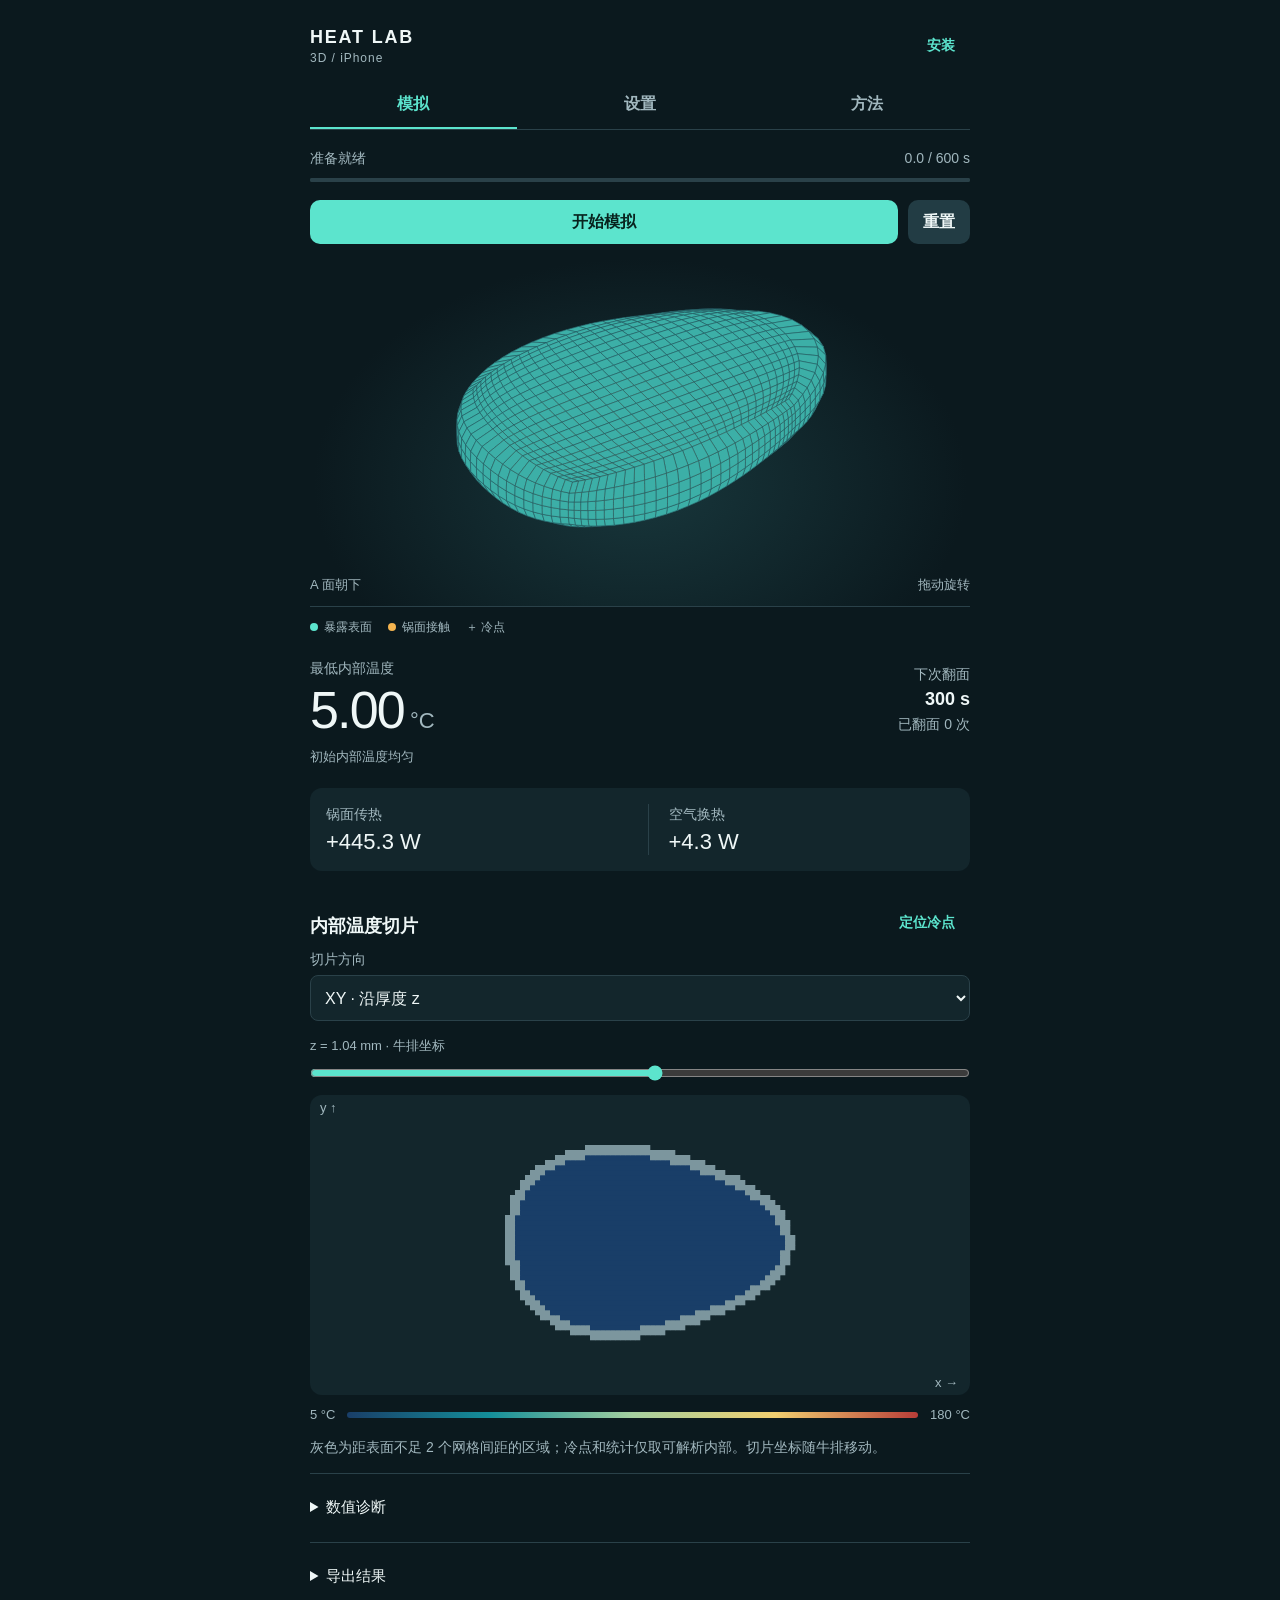
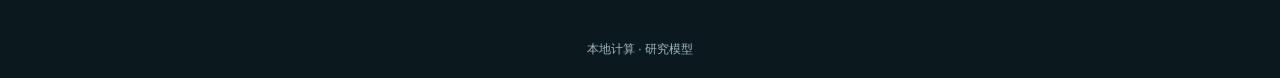
==== heat-lab/index.html @ 68cf0e30 "Add Heat Lab 3D steak simulation under /heat-lab/" ====
<!doctype html><html lang="zh-CN"><head><meta charset="utf-8"><meta name="viewport" content="width=device-width,initial-scale=1,viewport-fit=cover"><meta name="theme-color" content="#0b191e"><meta name="apple-mobile-web-app-capable" content="yes"><meta name="apple-mobile-web-app-status-bar-style" content="black-translucent"><meta name="apple-mobile-web-app-title" content="Heat Lab"><meta name="description" content="3D 牛排瞬态传热模拟：锅面接触、空气对流与定时翻面。"><title>Heat Lab · 3D 牛排</title><link rel="manifest" href="./manifest.webmanifest"><link rel="apple-touch-icon" href="./icon-192.png"><link rel="icon" type="image/svg+xml" href="data:image/svg+xml,%3Csvg xmlns='http://www.w3.org/2000/svg' viewBox='0 0 64 64'%3E%3Crect width='64' height='64' rx='15' fill='%230b191e'/%3E%3Cpath d='M20 18v28m24-28v28M20 32h24' fill='none' stroke='%235ce4cd' stroke-width='6'/%3E%3C/svg%3E"><link rel="stylesheet" href="./style.css"><script src="./solver.js" defer></script><script src="./export.js" defer></script><script src="./app.js" defer></script></head><body>
<header><div><span class="brand">HEAT LAB</span><span class="version">3D / iPhone</span></div><button id="install" class="quiet">安装</button></header>
<main><nav aria-label="功能"><button class="active" data-tab="explore">模拟</button><button data-tab="setup">设置</button><button data-tab="method">方法</button></nav>
<div id="error" role="alert" hidden></div>
<section id="explore" class="page"><div class="status-line"><span id="status" role="status">准备就绪</span><span id="clock">0 / 600 s</span></div><progress id="progress" value="0" max="600" aria-label="模拟进度"></progress>
<div class="actions"><button id="run" class="primary">开始模拟</button><button id="reset" class="secondary">重置</button></div>
<div class="model-panel"><canvas id="shape" aria-label="可拖动旋转的三维牛排网格"></canvas><div class="model-caption"><span id="orientation">A 面朝下</span><span>拖动旋转</span></div></div>
<div class="legend"><span><i class="teal"></i>暴露表面</span><span><i class="amber"></i>锅面接触</span><span>＋ 冷点</span></div>
<div class="readout"><div><span class="label">最低内部温度</span><div><strong id="minimum">5.00</strong><span class="unit"> °C</span></div></div><div class="readout-right"><span class="label">下次翻面</span><b id="nextFlip">300 s</b><span class="label" id="flipCount">已翻面 0 次</span></div></div>
<p class="muted" id="coldPosition">初始内部温度均匀</p>
<div class="powers"><div><span class="label">锅面传热</span><b id="panPower">— W</b></div><div><span class="label">空气换热</span><b id="airPower">— W</b></div></div>
<div class="section-title"><h2>内部温度切片</h2><button id="coldSlice" class="quiet">定位冷点</button></div>
<label class="select-label">切片方向<select id="plane"><option value="0">XY · 沿厚度 z</option><option value="1">XZ · 沿宽度 y</option><option value="2">YZ · 沿长度 x</option></select></label>
<label class="slice-label" for="slice" id="sliceLabel">z = 0 mm</label><input id="slice" type="range" min="0" max="21" value="11"><canvas id="heatmap" aria-label="三维温度场切片"></canvas><div class="scale"><span id="low">5 °C</span><div></div><span id="high">180 °C</span></div>
<p class="muted">灰色为距表面不足 2 个网格间距的区域；冷点和统计仅取可解析内部。切片坐标随牛排移动。</p>
<details><summary>数值诊断</summary><div id="diagnostics"></div><p class="muted">辅助计算域的热量交换是数值误差，不是实际散热。请比较不同网格分辨率。</p></details>
<details><summary>导出结果</summary><div class="export-grid"><button data-export="core">内部 CSV</button><button data-export="history">温度历史</button><button data-export="boundary">边界 CSV</button><button data-export="mesh">网格 STL</button></div><p class="muted">导出当前显示的时刻。iPhone 可选择“存储到文件”。</p></details></section>
<section id="setup" class="page" hidden><h1>设置模拟</h1><p class="muted">应用后将清除上一次结果。</p><div class="presets"><button id="steakPreset">圆润牛排</button><button id="ovenPreset">仅烤箱</button></div><form id="configForm"><div id="fields"></div><button type="submit" class="primary apply">应用并重新开始</button></form></section>
<section id="method" class="page" hidden><h1>三维浸没层方法</h1><p>闭合曲面网格描述牛排，独立的三维笛卡尔网格计算内部瞬态导热。形状是可调的圆润近似，并非实物扫描。</p><h2>锅面、对流与翻面</h2><p>表面向内热流：</p><pre>q = w h锅 (T锅 − T表面)
  + (1 − w) h空气 (T空气 − T表面)</pre><p>接触比例 w 由底部接触带深度和朝下法向平滑确定。接触带设为 0 可关闭锅面换热。每次翻面绕长度方向旋转 180°，接触面切换，牛排内部温度场连续。锅温和气温保持设定值。</p><h2>计算实现</h2><pre>uₜ = α (L u + D Rₙ S) + R(q/ρcₚ)
Iu = (IH)S
LH = −D Rₙ 1
T = T初始 + u/H</pre><p>使用四点正则化 delta 函数、交错网格双层算子和校准的表面温度重构。与 Android 版采用同一离散算法，使用双精度数值。它是独立 immersed-layer 变体，不是 JuliaIBPM 原始 Neumann 约束算法。</p><h2>如何解读</h2><p>显式时间步在翻面时刻精确截断。球体对流解析解测试和 Android 跨版本比较用于核验实现；粗网格的加密误差不一定单调。辅助域交换的数值热量会单独报告，不能将很小的能量记账残差理解为准确的物理预测。</p><p>不模拟蒸发、辐射、结壳、流体运动或接触形变，也不作食品安全判断。材料与换热默认值仅供演示。</p><h2>保留与导出</h2><p>设置保存在当前设备。切到后台会暂停；刷新或关闭后不恢复计算结果。温度和坐标导出为 CSV，网格为毫米单位的 STL。</p><button id="installMethod" class="secondary">添加到 iPhone 主屏幕</button></section>
<footer>本地计算 · 研究模型</footer></main>
<dialog id="installDialog"><h2>安装到 iPhone</h2><ol><li>在 Safari 中打开本页面。</li><li>点“分享”，选择“添加到主屏幕”。</li><li>如有“作为网页 App 打开”，保持开启，然后点“添加”。</li></ol><p>这是主屏幕网页 App，无需安装 IPA。首次打开需联网；离线可用性取决于页面缓存及 iOS 存储策略。</p><button id="closeInstall" class="primary">知道了</button></dialog>
</body></html>
---- heat-lab/style.css ----
:root{color-scheme:dark;--bg:#0b191e;--panel:#13262c;--ink:#eff7f7;--muted:#a2b8bf;--accent:#5ce4cd;--line:#2a4149;--amber:#f4b44f;font-family:-apple-system,BlinkMacSystemFont,"Segoe UI",sans-serif;font-size:16px}*{box-sizing:border-box}body{margin:0;background:var(--bg);color:var(--ink);padding:env(safe-area-inset-top) 0 env(safe-area-inset-bottom)}button,input,select{font:inherit}button{cursor:pointer;min-height:44px;border:0;border-radius:10px;padding:10px 15px;color:var(--ink);background:#233b43;font-weight:600}button:disabled{opacity:.5;cursor:wait}button:focus-visible,input:focus-visible,select:focus-visible,summary:focus-visible{outline:2px solid var(--accent);outline-offset:3px}header{max-width:720px;margin:auto;padding:18px 22px 12px;display:flex;align-items:center;justify-content:space-between}.brand{font-size:18px;font-weight:800;letter-spacing:.1em}.version{display:block;color:var(--muted);font-size:12px;margin-top:3px;letter-spacing:.08em}main{max-width:720px;margin:auto;padding:0 22px}nav{display:flex;border-bottom:1px solid var(--line);margin-bottom:20px;gap:20px}nav button{background:none;border-radius:0;flex:1;padding:12px 0;color:var(--muted);border-bottom:2px solid transparent}nav button.active{color:var(--accent);border-color:var(--accent)}[hidden]{display:none!important}.quiet{color:var(--accent);background:transparent;font-size:14px}.status-line{display:flex;justify-content:space-between;font-size:14px;color:var(--muted);gap:10px}#clock{font-variant-numeric:tabular-nums;white-space:nowrap}progress{display:block;width:100%;height:4px;margin:10px 0 18px;appearance:none;border:none;border-radius:3px;background:var(--line)}progress::-webkit-progress-bar{background:var(--line);border-radius:3px}progress::-webkit-progress-value{background:var(--accent);border-radius:3px}progress::-moz-progress-bar{background:var(--accent)}.actions{display:flex;gap:10px}.primary{background:var(--accent);color:#08231e}.actions .primary{flex:1}.secondary{background:#223c44}.model-panel{position:relative;margin-top:12px;background:radial-gradient(ellipse at 50% 65%,#18373c 0%,var(--bg) 70%);border-bottom:1px solid var(--line)}#shape{display:block;width:100%;height:230px;touch-action:none}.model-caption{display:flex;justify-content:space-between;color:var(--muted);font-size:13px;padding:0 0 12px}.legend{display:flex;gap:16px;flex-wrap:wrap;font-size:12px;color:var(--muted);margin:12px 0 22px}.legend i{display:inline-block;width:8px;height:8px;border-radius:50%;margin-right:6px}.teal{background:var(--accent)}.amber{background:var(--amber)}.readout{display:flex;justify-content:space-between;gap:16px;align-items:center}.label{display:block;color:var(--muted);font-size:14px;line-height:1.5}#minimum{font-size:52px;line-height:1.2;font-weight:500;letter-spacing:-.035em;font-variant-numeric:tabular-nums}.unit{color:var(--muted);font-size:22px}.readout-right{text-align:right}.readout-right b{display:block;font-size:18px;margin:4px 0}.muted{font-size:14px;color:var(--muted);line-height:1.6}#coldPosition{margin:6px 0 20px;font-size:13px}.powers{display:grid;grid-template-columns:1fr 1fr;background:var(--panel);border-radius:12px;padding:16px;gap:15px}.powers b{font-size:22px;display:block;margin-top:4px;font-weight:500}.powers>div+div{border-left:1px solid var(--line);padding-left:20px}.section-title{display:flex;justify-content:space-between;align-items:center;margin-top:25px;gap:10px}h1{font-size:26px;margin:8px 0 12px}h2{font-size:18px;font-weight:600;margin:18px 0 12px}p{line-height:1.75}select,input:not([type=range]){background:var(--panel);color:var(--ink);border:1px solid var(--line);border-radius:8px;min-height:46px;padding:10px;width:100%;font-size:16px;min-width:0}select{margin-top:6px}.select-label{font-size:14px;color:var(--muted)}.slice-label{display:block;font-size:13px;color:var(--muted);margin-top:16px}input[type=range]{width:100%;accent-color:var(--accent);height:36px;margin:0}#heatmap{display:block;width:100%;height:225px;background:var(--panel);border-radius:12px}.scale{display:flex;align-items:center;gap:12px;margin-top:12px;font-size:13px;color:var(--muted)}.scale div{flex:1;height:6px;border-radius:5px;background:linear-gradient(90deg,#193e68,#148f9a,#a5d0a0,#f1cf70,#b83d38)}details{border-top:1px solid var(--line);padding:12px 0}summary{cursor:pointer;min-height:44px;padding:12px 0;font-size:15px}#diagnostics{font-size:14px;line-height:1.9;white-space:pre-line;color:var(--muted)}.export-grid,.presets{display:grid;grid-template-columns:1fr 1fr;gap:10px}.presets{margin:22px 0}.field{display:grid;grid-template-columns:minmax(0,1.25fr) minmax(0,1fr);gap:14px;align-items:center;margin:14px 0}.field label{font-size:15px;line-height:1.5}.field small{display:block;color:var(--muted);font-size:12px}.field.full{grid-template-columns:1fr;gap:6px}.apply{width:100%;margin:20px 0;position:sticky;bottom:calc(12px + env(safe-area-inset-bottom));box-shadow:0 0 0 8px var(--bg)}fieldset{border:0;padding:0;margin:26px 0}legend{font-weight:600;font-size:18px;border-bottom:1px solid var(--line);padding-bottom:12px;width:100%}pre{font:14px/1.9 ui-monospace,monospace;white-space:pre-wrap;overflow-wrap:anywhere;background:var(--panel);padding:16px;border-radius:10px}footer{text-align:center;font-size:12px;color:var(--muted);padding:30px 0 20px}dialog{max-width:calc(100% - 32px);width:430px;color:var(--ink);background:var(--panel);border:1px solid var(--line);border-radius:18px;padding:24px}dialog::backdrop{background:#0009}dialog li{margin:14px 0;line-height:1.6}dialog p{font-size:14px;color:var(--muted)}dialog button{width:100%}#error{border:1px solid #bc7167;background:#432b2a;color:#ffe2d9;padding:14px;border-radius:10px;line-height:1.6;margin:12px 0}#method p{font-size:16px}@media(min-width:600px){#shape{height:320px}#heatmap{height:300px}main{padding:0 30px}header{padding:24px 30px 14px}}@media(prefers-reduced-motion:no-preference){button{transition:background .15s}button:hover{filter:brightness(1.1)}}
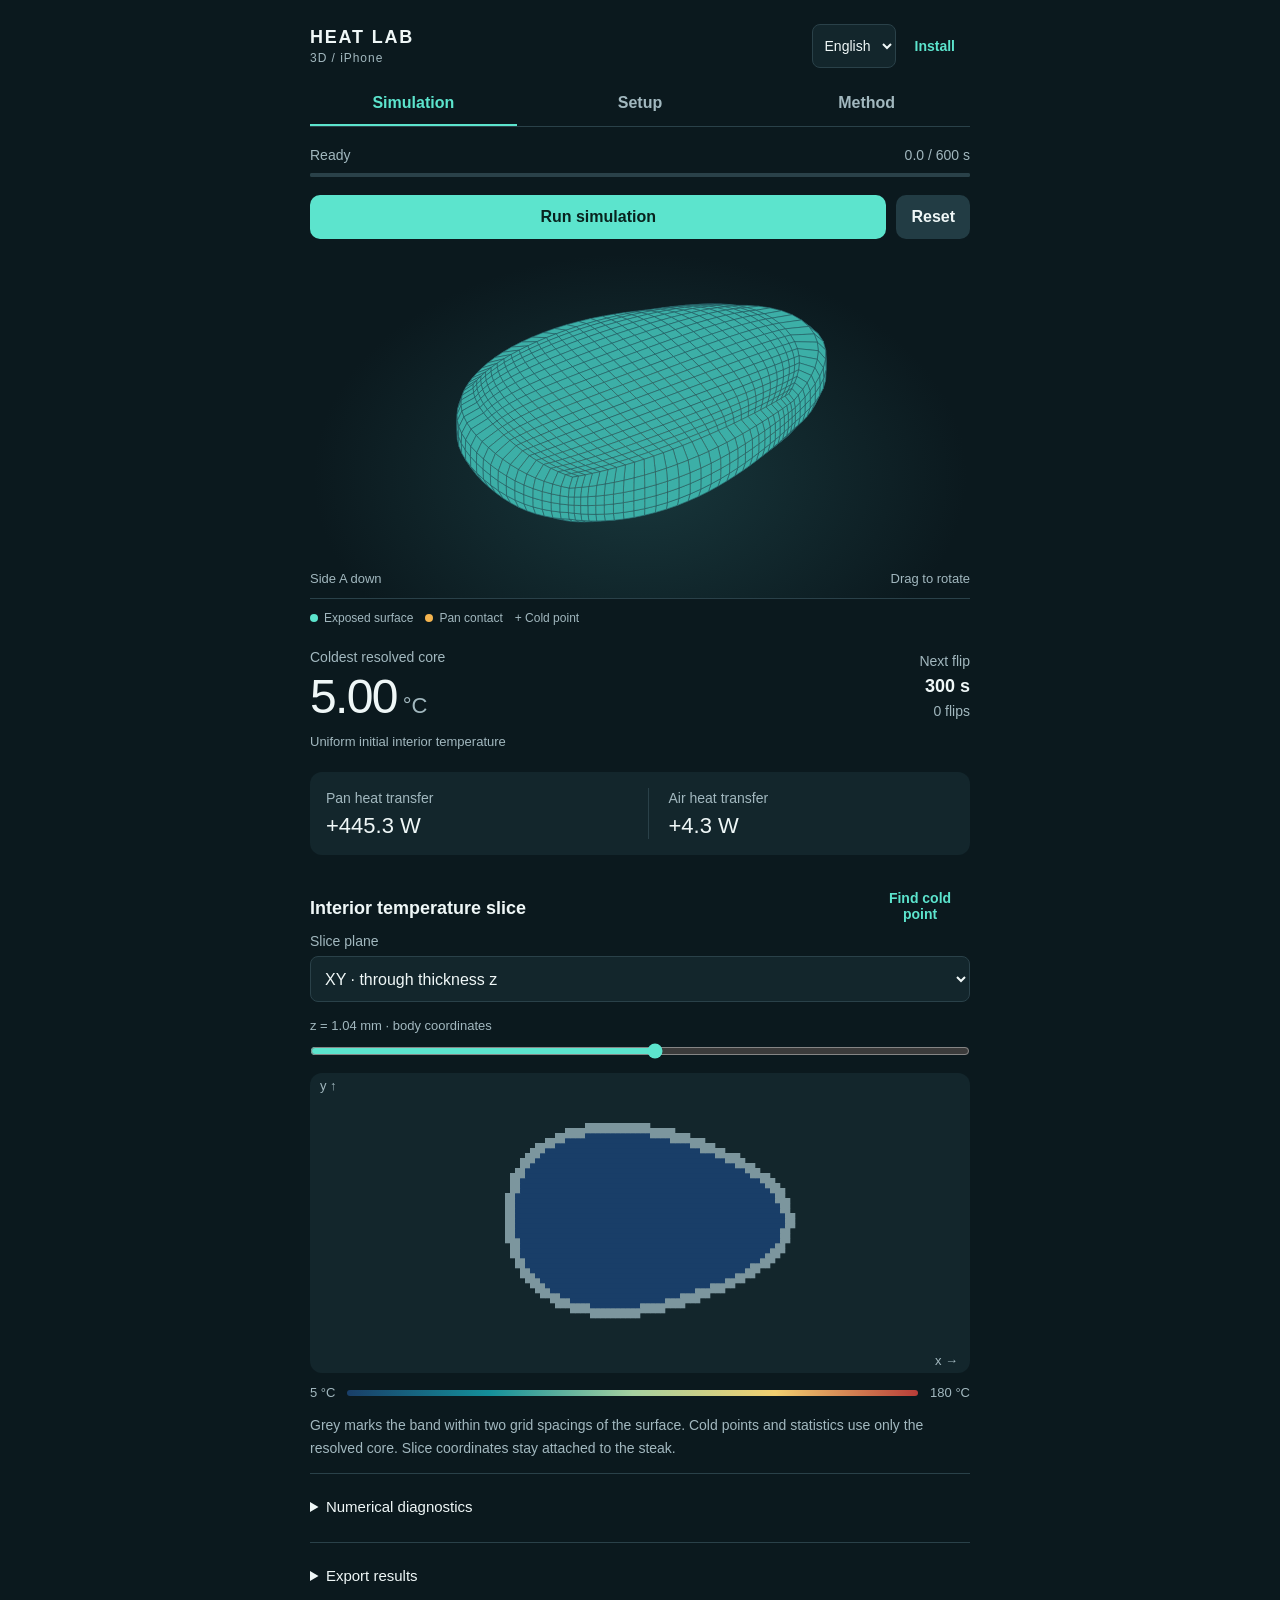
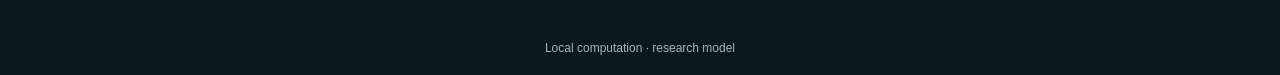
==== commit c87d41c6: "Publish bilingual Heat Lab steak simulator" ====
--- a/heat-lab/index.html
+++ b/heat-lab/index.html
@@ -1,5 +1,5 @@
-<!doctype html><html lang="zh-CN"><head><meta charset="utf-8"><meta name="viewport" content="width=device-width,initial-scale=1,viewport-fit=cover"><meta name="theme-color" content="#0b191e"><meta name="apple-mobile-web-app-capable" content="yes"><meta name="apple-mobile-web-app-status-bar-style" content="black-translucent"><meta name="apple-mobile-web-app-title" content="Heat Lab"><meta name="description" content="3D 牛排瞬态传热模拟：锅面接触、空气对流与定时翻面。"><title>Heat Lab · 3D 牛排</title><link rel="manifest" href="./manifest.webmanifest"><link rel="apple-touch-icon" href="./icon-192.png"><link rel="icon" type="image/svg+xml" href="data:image/svg+xml,%3Csvg xmlns='http://www.w3.org/2000/svg' viewBox='0 0 64 64'%3E%3Crect width='64' height='64' rx='15' fill='%230b191e'/%3E%3Cpath d='M20 18v28m24-28v28M20 32h24' fill='none' stroke='%235ce4cd' stroke-width='6'/%3E%3C/svg%3E"><link rel="stylesheet" href="./style.css"><script src="./solver.js" defer></script><script src="./export.js" defer></script><script src="./app.js" defer></script></head><body>
-<header><div><span class="brand">HEAT LAB</span><span class="version">3D / iPhone</span></div><button id="install" class="quiet">安装</button></header>
+<!doctype html><html lang="zh-CN"><head><meta charset="utf-8"><meta name="viewport" content="width=device-width,initial-scale=1,viewport-fit=cover"><meta name="theme-color" content="#0b191e"><meta name="apple-mobile-web-app-capable" content="yes"><meta name="apple-mobile-web-app-status-bar-style" content="black-translucent"><meta name="apple-mobile-web-app-title" content="Heat Lab"><meta name="description" content="3D 牛排瞬态传热模拟：锅面接触、空气对流与定时翻面。"><title>Heat Lab · 3D 牛排</title><link rel="manifest" href="./manifest.webmanifest"><link rel="apple-touch-icon" href="./icon-192.png"><link rel="icon" type="image/svg+xml" href="data:image/svg+xml,%3Csvg xmlns='http://www.w3.org/2000/svg' viewBox='0 0 64 64'%3E%3Crect width='64' height='64' rx='15' fill='%230b191e'/%3E%3Cpath d='M20 18v28m24-28v28M20 32h24' fill='none' stroke='%235ce4cd' stroke-width='6'/%3E%3C/svg%3E"><link rel="stylesheet" href="./style.css"><script src="./i18n.js" defer></script><script src="./solver.js" defer></script><script src="./export.js" defer></script><script src="./app.js" defer></script></head><body>
+<header><div><span class="brand">HEAT LAB</span><span class="version">3D / iPhone</span></div><div class="header-actions"><select id="language" aria-label="Language / 语言" data-no-translate><option value="en">English</option><option value="zh">中文</option></select><button id="install" class="quiet">安装</button></div></header>
 <main><nav aria-label="功能"><button class="active" data-tab="explore">模拟</button><button data-tab="setup">设置</button><button data-tab="method">方法</button></nav>
 <div id="error" role="alert" hidden></div>
 <section id="explore" class="page"><div class="status-line"><span id="status" role="status">准备就绪</span><span id="clock">0 / 600 s</span></div><progress id="progress" value="0" max="600" aria-label="模拟进度"></progress>
--- a/heat-lab/style.css
+++ b/heat-lab/style.css
@@ -1 +1,3 @@
 :root{color-scheme:dark;--bg:#0b191e;--panel:#13262c;--ink:#eff7f7;--muted:#a2b8bf;--accent:#5ce4cd;--line:#2a4149;--amber:#f4b44f;font-family:-apple-system,BlinkMacSystemFont,"Segoe UI",sans-serif;font-size:16px}*{box-sizing:border-box}body{margin:0;background:var(--bg);color:var(--ink);padding:env(safe-area-inset-top) 0 env(safe-area-inset-bottom)}button,input,select{font:inherit}button{cursor:pointer;min-height:44px;border:0;border-radius:10px;padding:10px 15px;color:var(--ink);background:#233b43;font-weight:600}button:disabled{opacity:.5;cursor:wait}button:focus-visible,input:focus-visible,select:focus-visible,summary:focus-visible{outline:2px solid var(--accent);outline-offset:3px}header{max-width:720px;margin:auto;padding:18px 22px 12px;display:flex;align-items:center;justify-content:space-between}.brand{font-size:18px;font-weight:800;letter-spacing:.1em}.version{display:block;color:var(--muted);font-size:12px;margin-top:3px;letter-spacing:.08em}main{max-width:720px;margin:auto;padding:0 22px}nav{display:flex;border-bottom:1px solid var(--line);margin-bottom:20px;gap:20px}nav button{background:none;border-radius:0;flex:1;padding:12px 0;color:var(--muted);border-bottom:2px solid transparent}nav button.active{color:var(--accent);border-color:var(--accent)}[hidden]{display:none!important}.quiet{color:var(--accent);background:transparent;font-size:14px}.status-line{display:flex;justify-content:space-between;font-size:14px;color:var(--muted);gap:10px}#clock{font-variant-numeric:tabular-nums;white-space:nowrap}progress{display:block;width:100%;height:4px;margin:10px 0 18px;appearance:none;border:none;border-radius:3px;background:var(--line)}progress::-webkit-progress-bar{background:var(--line);border-radius:3px}progress::-webkit-progress-value{background:var(--accent);border-radius:3px}progress::-moz-progress-bar{background:var(--accent)}.actions{display:flex;gap:10px}.primary{background:var(--accent);color:#08231e}.actions .primary{flex:1}.secondary{background:#223c44}.model-panel{position:relative;margin-top:12px;background:radial-gradient(ellipse at 50% 65%,#18373c 0%,var(--bg) 70%);border-bottom:1px solid var(--line)}#shape{display:block;width:100%;height:230px;touch-action:none}.model-caption{display:flex;justify-content:space-between;color:var(--muted);font-size:13px;padding:0 0 12px}.legend{display:flex;gap:16px;flex-wrap:wrap;font-size:12px;color:var(--muted);margin:12px 0 22px}.legend i{display:inline-block;width:8px;height:8px;border-radius:50%;margin-right:6px}.teal{background:var(--accent)}.amber{background:var(--amber)}.readout{display:flex;justify-content:space-between;gap:16px;align-items:center}.label{display:block;color:var(--muted);font-size:14px;line-height:1.5}#minimum{font-size:52px;line-height:1.2;font-weight:500;letter-spacing:-.035em;font-variant-numeric:tabular-nums}.unit{color:var(--muted);font-size:22px}.readout-right{text-align:right}.readout-right b{display:block;font-size:18px;margin:4px 0}.muted{font-size:14px;color:var(--muted);line-height:1.6}#coldPosition{margin:6px 0 20px;font-size:13px}.powers{display:grid;grid-template-columns:1fr 1fr;background:var(--panel);border-radius:12px;padding:16px;gap:15px}.powers b{font-size:22px;display:block;margin-top:4px;font-weight:500}.powers>div+div{border-left:1px solid var(--line);padding-left:20px}.section-title{display:flex;justify-content:space-between;align-items:center;margin-top:25px;gap:10px}h1{font-size:26px;margin:8px 0 12px}h2{font-size:18px;font-weight:600;margin:18px 0 12px}p{line-height:1.75}select,input:not([type=range]){background:var(--panel);color:var(--ink);border:1px solid var(--line);border-radius:8px;min-height:46px;padding:10px;width:100%;font-size:16px;min-width:0}select{margin-top:6px}.select-label{font-size:14px;color:var(--muted)}.slice-label{display:block;font-size:13px;color:var(--muted);margin-top:16px}input[type=range]{width:100%;accent-color:var(--accent);height:36px;margin:0}#heatmap{display:block;width:100%;height:225px;background:var(--panel);border-radius:12px}.scale{display:flex;align-items:center;gap:12px;margin-top:12px;font-size:13px;color:var(--muted)}.scale div{flex:1;height:6px;border-radius:5px;background:linear-gradient(90deg,#193e68,#148f9a,#a5d0a0,#f1cf70,#b83d38)}details{border-top:1px solid var(--line);padding:12px 0}summary{cursor:pointer;min-height:44px;padding:12px 0;font-size:15px}#diagnostics{font-size:14px;line-height:1.9;white-space:pre-line;color:var(--muted)}.export-grid,.presets{display:grid;grid-template-columns:1fr 1fr;gap:10px}.presets{margin:22px 0}.field{display:grid;grid-template-columns:minmax(0,1.25fr) minmax(0,1fr);gap:14px;align-items:center;margin:14px 0}.field label{font-size:15px;line-height:1.5}.field small{display:block;color:var(--muted);font-size:12px}.field.full{grid-template-columns:1fr;gap:6px}.apply{width:100%;margin:20px 0;position:sticky;bottom:calc(12px + env(safe-area-inset-bottom));box-shadow:0 0 0 8px var(--bg)}fieldset{border:0;padding:0;margin:26px 0}legend{font-weight:600;font-size:18px;border-bottom:1px solid var(--line);padding-bottom:12px;width:100%}pre{font:14px/1.9 ui-monospace,monospace;white-space:pre-wrap;overflow-wrap:anywhere;background:var(--panel);padding:16px;border-radius:10px}footer{text-align:center;font-size:12px;color:var(--muted);padding:30px 0 20px}dialog{max-width:calc(100% - 32px);width:430px;color:var(--ink);background:var(--panel);border:1px solid var(--line);border-radius:18px;padding:24px}dialog::backdrop{background:#0009}dialog li{margin:14px 0;line-height:1.6}dialog p{font-size:14px;color:var(--muted)}dialog button{width:100%}#error{border:1px solid #bc7167;background:#432b2a;color:#ffe2d9;padding:14px;border-radius:10px;line-height:1.6;margin:12px 0}#method p{font-size:16px}@media(min-width:600px){#shape{height:320px}#heatmap{height:300px}main{padding:0 30px}header{padding:24px 30px 14px}}@media(prefers-reduced-motion:no-preference){button{transition:background .15s}button:hover{filter:brightness(1.1)}}
+
+.header-actions{display:flex;align-items:center;gap:4px}#language{width:auto;margin:0;font-size:14px;min-height:44px;padding:8px;border:1px solid var(--line)}html[lang=en] .legend{gap:12px}html[lang=en] #minimum{font-size:48px}html[lang=en] .section-title{align-items:flex-start}html[lang=en] .section-title h2{flex:1}html[lang=en] .section-title button{flex:0 0 100px}
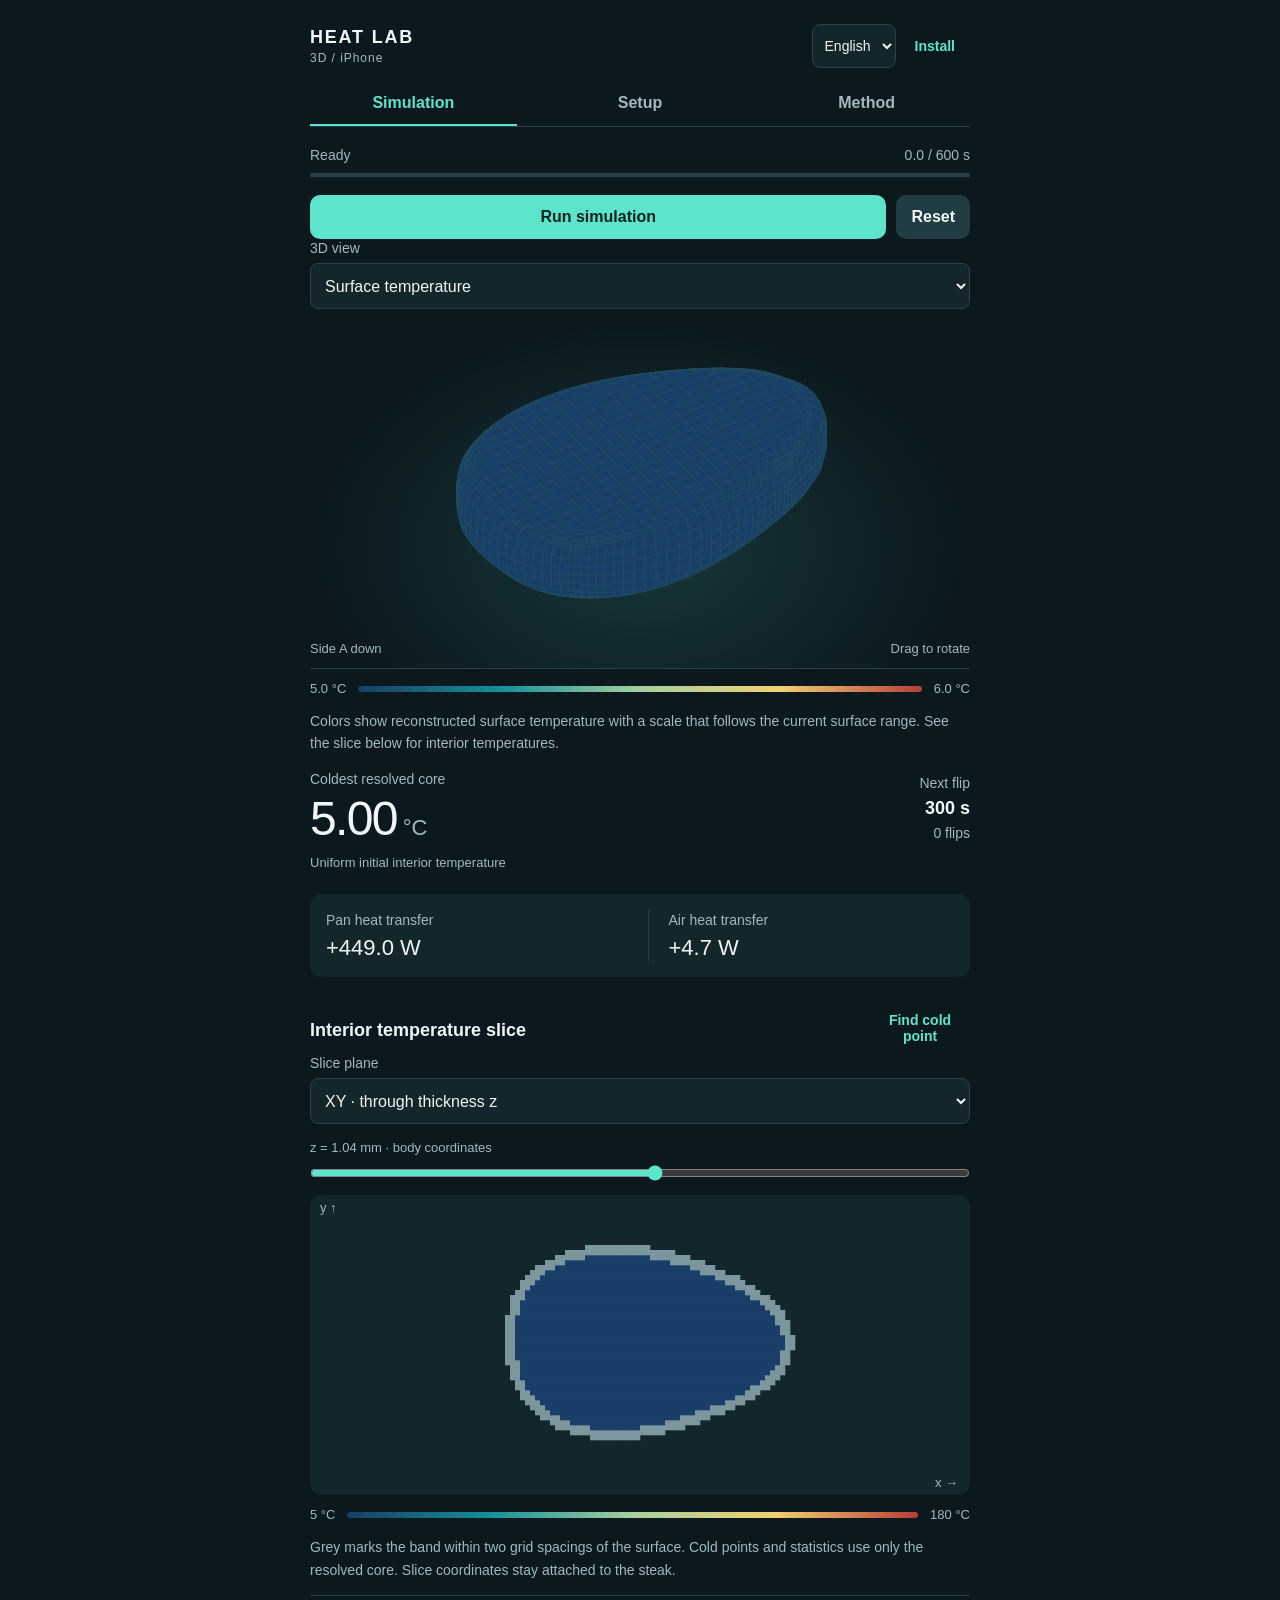
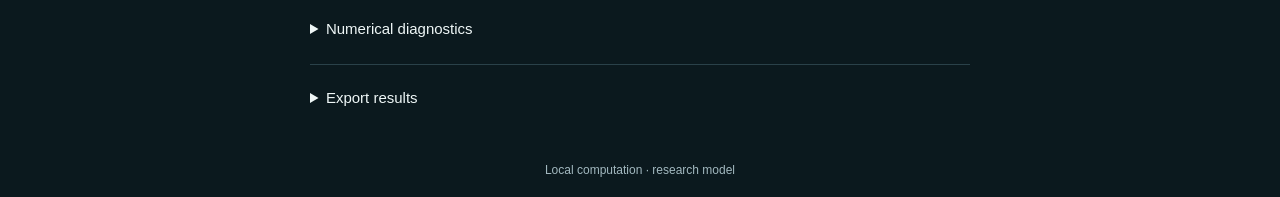
==== commit e3210bf2: "Publish steak temperature view and flat-face pan boundary conditions" ====
--- a/heat-lab/index.html
+++ b/heat-lab/index.html
@@ -4,8 +4,8 @@
 <div id="error" role="alert" hidden></div>
 <section id="explore" class="page"><div class="status-line"><span id="status" role="status">准备就绪</span><span id="clock">0 / 600 s</span></div><progress id="progress" value="0" max="600" aria-label="模拟进度"></progress>
 <div class="actions"><button id="run" class="primary">开始模拟</button><button id="reset" class="secondary">重置</button></div>
-<div class="model-panel"><canvas id="shape" aria-label="可拖动旋转的三维牛排网格"></canvas><div class="model-caption"><span id="orientation">A 面朝下</span><span>拖动旋转</span></div></div>
-<div class="legend"><span><i class="teal"></i>暴露表面</span><span><i class="amber"></i>锅面接触</span><span>＋ 冷点</span></div>
+<label class="select-label">三维显示<select id="surfaceView"><option value="temperature">表面温度</option><option value="boundary">边界条件</option></select></label><div class="model-panel"><canvas id="shape" aria-label="可拖动旋转的三维牛排网格"></canvas><div class="model-caption"><span id="orientation">A 面朝下</span><span>拖动旋转</span></div></div>
+<div id="surfaceScale" class="scale"><span id="surfaceLow">5 °C</span><div></div><span id="surfaceHigh">6 °C</span></div><p id="surfaceNote" class="muted">颜色显示重构表面温度，色标随当前表面范围变化；内部温度见下方切片。</p><div id="boundaryLegend" class="legend" hidden><span><i class="teal"></i>暴露表面</span><span><i class="amber"></i>锅面接触</span><span>＋ 冷点</span></div>
 <div class="readout"><div><span class="label">最低内部温度</span><div><strong id="minimum">5.00</strong><span class="unit"> °C</span></div></div><div class="readout-right"><span class="label">下次翻面</span><b id="nextFlip">300 s</b><span class="label" id="flipCount">已翻面 0 次</span></div></div>
 <p class="muted" id="coldPosition">初始内部温度均匀</p>
 <div class="powers"><div><span class="label">锅面传热</span><b id="panPower">— W</b></div><div><span class="label">空气换热</span><b id="airPower">— W</b></div></div>
@@ -17,10 +17,10 @@
 <details><summary>导出结果</summary><div class="export-grid"><button data-export="core">内部 CSV</button><button data-export="history">温度历史</button><button data-export="boundary">边界 CSV</button><button data-export="mesh">网格 STL</button></div><p class="muted">导出当前显示的时刻。iPhone 可选择“存储到文件”。</p></details></section>
 <section id="setup" class="page" hidden><h1>设置模拟</h1><p class="muted">应用后将清除上一次结果。</p><div class="presets"><button id="steakPreset">圆润牛排</button><button id="ovenPreset">仅烤箱</button></div><form id="configForm"><div id="fields"></div><button type="submit" class="primary apply">应用并重新开始</button></form></section>
 <section id="method" class="page" hidden><h1>三维浸没层方法</h1><p>闭合曲面网格描述牛排，独立的三维笛卡尔网格计算内部瞬态导热。形状是可调的圆润近似，并非实物扫描。</p><h2>锅面、对流与翻面</h2><p>表面向内热流：</p><pre>q = w h锅 (T锅 − T表面)
-  + (1 − w) h空气 (T空气 − T表面)</pre><p>接触比例 w 由底部接触带深度和朝下法向平滑确定。接触带设为 0 可关闭锅面换热。每次翻面绕长度方向旋转 180°，接触面切换，牛排内部温度场连续。锅温和气温保持设定值。</p><h2>计算实现</h2><pre>uₜ = α (L u + D Rₙ S) + R(q/ρcₚ)
+  + (1 − w) h空气 (T空气 − T表面)</pre><p>牛排具有平面上下表面和圆润侧面。仅完全位于朝下平面的网格面使用锅面 Robin 边界条件（w = 1）；侧面、边缘过渡面和上表面使用空气对流（w = 0）。锅面换热系数设为 0 时，整个表面使用空气对流。翻面旋转 180° 并交换接触面，内部温度场连续。不使用接触带深度。</p><h2>计算实现</h2><pre>uₜ = α (L u + D Rₙ S) + R(q/ρcₚ)
 Iu = (IH)S
 LH = −D Rₙ 1
-T = T初始 + u/H</pre><p>使用四点正则化 delta 函数、交错网格双层算子和校准的表面温度重构。与 Android 版采用同一离散算法，使用双精度数值。它是独立 immersed-layer 变体，不是 JuliaIBPM 原始 Neumann 约束算法。</p><h2>如何解读</h2><p>显式时间步在翻面时刻精确截断。球体对流解析解测试和 Android 跨版本比较用于核验实现；粗网格的加密误差不一定单调。辅助域交换的数值热量会单独报告，不能将很小的能量记账残差理解为准确的物理预测。</p><p>不模拟蒸发、辐射、结壳、流体运动或接触形变，也不作食品安全判断。材料与换热默认值仅供演示。</p><h2>保留与导出</h2><p>设置保存在当前设备。切到后台会暂停；刷新或关闭后不恢复计算结果。温度和坐标导出为 CSV，网格为毫米单位的 STL。</p><button id="installMethod" class="secondary">添加到 iPhone 主屏幕</button></section>
+T = T初始 + u/H</pre><p>使用四点正则化 delta 函数、交错网格双层算子和校准的表面温度重构。使用双精度数值；网页版采用平面接触几何，与原 Android 接触带模型不同。它是独立 immersed-layer 变体，不是 JuliaIBPM 原始 Neumann 约束算法。</p><h2>如何解读</h2><p>显式时间步在翻面时刻精确截断。球体对流解析解、平面接触和翻面测试用于核验实现；粗网格的加密误差不一定单调。辅助域交换的数值热量会单独报告，不能将很小的能量记账残差理解为准确的物理预测。</p><p>不模拟蒸发、辐射、结壳、流体运动或接触形变，也不作食品安全判断。材料与换热默认值仅供演示。</p><h2>保留与导出</h2><p>设置保存在当前设备。切到后台会暂停；刷新或关闭后不恢复计算结果。温度和坐标导出为 CSV，网格为毫米单位的 STL。</p><button id="installMethod" class="secondary">添加到 iPhone 主屏幕</button></section>
 <footer>本地计算 · 研究模型</footer></main>
 <dialog id="installDialog"><h2>安装到 iPhone</h2><ol><li>在 Safari 中打开本页面。</li><li>点“分享”，选择“添加到主屏幕”。</li><li>如有“作为网页 App 打开”，保持开启，然后点“添加”。</li></ol><p>这是主屏幕网页 App，无需安装 IPA。首次打开需联网；离线可用性取决于页面缓存及 iOS 存储策略。</p><button id="closeInstall" class="primary">知道了</button></dialog>
 </body></html>
--- a/heat-lab/style.css
+++ b/heat-lab/style.css
@@ -1,3 +1,5 @@
 :root{color-scheme:dark;--bg:#0b191e;--panel:#13262c;--ink:#eff7f7;--muted:#a2b8bf;--accent:#5ce4cd;--line:#2a4149;--amber:#f4b44f;font-family:-apple-system,BlinkMacSystemFont,"Segoe UI",sans-serif;font-size:16px}*{box-sizing:border-box}body{margin:0;background:var(--bg);color:var(--ink);padding:env(safe-area-inset-top) 0 env(safe-area-inset-bottom)}button,input,select{font:inherit}button{cursor:pointer;min-height:44px;border:0;border-radius:10px;padding:10px 15px;color:var(--ink);background:#233b43;font-weight:600}button:disabled{opacity:.5;cursor:wait}button:focus-visible,input:focus-visible,select:focus-visible,summary:focus-visible{outline:2px solid var(--accent);outline-offset:3px}header{max-width:720px;margin:auto;padding:18px 22px 12px;display:flex;align-items:center;justify-content:space-between}.brand{font-size:18px;font-weight:800;letter-spacing:.1em}.version{display:block;color:var(--muted);font-size:12px;margin-top:3px;letter-spacing:.08em}main{max-width:720px;margin:auto;padding:0 22px}nav{display:flex;border-bottom:1px solid var(--line);margin-bottom:20px;gap:20px}nav button{background:none;border-radius:0;flex:1;padding:12px 0;color:var(--muted);border-bottom:2px solid transparent}nav button.active{color:var(--accent);border-color:var(--accent)}[hidden]{display:none!important}.quiet{color:var(--accent);background:transparent;font-size:14px}.status-line{display:flex;justify-content:space-between;font-size:14px;color:var(--muted);gap:10px}#clock{font-variant-numeric:tabular-nums;white-space:nowrap}progress{display:block;width:100%;height:4px;margin:10px 0 18px;appearance:none;border:none;border-radius:3px;background:var(--line)}progress::-webkit-progress-bar{background:var(--line);border-radius:3px}progress::-webkit-progress-value{background:var(--accent);border-radius:3px}progress::-moz-progress-bar{background:var(--accent)}.actions{display:flex;gap:10px}.primary{background:var(--accent);color:#08231e}.actions .primary{flex:1}.secondary{background:#223c44}.model-panel{position:relative;margin-top:12px;background:radial-gradient(ellipse at 50% 65%,#18373c 0%,var(--bg) 70%);border-bottom:1px solid var(--line)}#shape{display:block;width:100%;height:230px;touch-action:none}.model-caption{display:flex;justify-content:space-between;color:var(--muted);font-size:13px;padding:0 0 12px}.legend{display:flex;gap:16px;flex-wrap:wrap;font-size:12px;color:var(--muted);margin:12px 0 22px}.legend i{display:inline-block;width:8px;height:8px;border-radius:50%;margin-right:6px}.teal{background:var(--accent)}.amber{background:var(--amber)}.readout{display:flex;justify-content:space-between;gap:16px;align-items:center}.label{display:block;color:var(--muted);font-size:14px;line-height:1.5}#minimum{font-size:52px;line-height:1.2;font-weight:500;letter-spacing:-.035em;font-variant-numeric:tabular-nums}.unit{color:var(--muted);font-size:22px}.readout-right{text-align:right}.readout-right b{display:block;font-size:18px;margin:4px 0}.muted{font-size:14px;color:var(--muted);line-height:1.6}#coldPosition{margin:6px 0 20px;font-size:13px}.powers{display:grid;grid-template-columns:1fr 1fr;background:var(--panel);border-radius:12px;padding:16px;gap:15px}.powers b{font-size:22px;display:block;margin-top:4px;font-weight:500}.powers>div+div{border-left:1px solid var(--line);padding-left:20px}.section-title{display:flex;justify-content:space-between;align-items:center;margin-top:25px;gap:10px}h1{font-size:26px;margin:8px 0 12px}h2{font-size:18px;font-weight:600;margin:18px 0 12px}p{line-height:1.75}select,input:not([type=range]){background:var(--panel);color:var(--ink);border:1px solid var(--line);border-radius:8px;min-height:46px;padding:10px;width:100%;font-size:16px;min-width:0}select{margin-top:6px}.select-label{font-size:14px;color:var(--muted)}.slice-label{display:block;font-size:13px;color:var(--muted);margin-top:16px}input[type=range]{width:100%;accent-color:var(--accent);height:36px;margin:0}#heatmap{display:block;width:100%;height:225px;background:var(--panel);border-radius:12px}.scale{display:flex;align-items:center;gap:12px;margin-top:12px;font-size:13px;color:var(--muted)}.scale div{flex:1;height:6px;border-radius:5px;background:linear-gradient(90deg,#193e68,#148f9a,#a5d0a0,#f1cf70,#b83d38)}details{border-top:1px solid var(--line);padding:12px 0}summary{cursor:pointer;min-height:44px;padding:12px 0;font-size:15px}#diagnostics{font-size:14px;line-height:1.9;white-space:pre-line;color:var(--muted)}.export-grid,.presets{display:grid;grid-template-columns:1fr 1fr;gap:10px}.presets{margin:22px 0}.field{display:grid;grid-template-columns:minmax(0,1.25fr) minmax(0,1fr);gap:14px;align-items:center;margin:14px 0}.field label{font-size:15px;line-height:1.5}.field small{display:block;color:var(--muted);font-size:12px}.field.full{grid-template-columns:1fr;gap:6px}.apply{width:100%;margin:20px 0;position:sticky;bottom:calc(12px + env(safe-area-inset-bottom));box-shadow:0 0 0 8px var(--bg)}fieldset{border:0;padding:0;margin:26px 0}legend{font-weight:600;font-size:18px;border-bottom:1px solid var(--line);padding-bottom:12px;width:100%}pre{font:14px/1.9 ui-monospace,monospace;white-space:pre-wrap;overflow-wrap:anywhere;background:var(--panel);padding:16px;border-radius:10px}footer{text-align:center;font-size:12px;color:var(--muted);padding:30px 0 20px}dialog{max-width:calc(100% - 32px);width:430px;color:var(--ink);background:var(--panel);border:1px solid var(--line);border-radius:18px;padding:24px}dialog::backdrop{background:#0009}dialog li{margin:14px 0;line-height:1.6}dialog p{font-size:14px;color:var(--muted)}dialog button{width:100%}#error{border:1px solid #bc7167;background:#432b2a;color:#ffe2d9;padding:14px;border-radius:10px;line-height:1.6;margin:12px 0}#method p{font-size:16px}@media(min-width:600px){#shape{height:320px}#heatmap{height:300px}main{padding:0 30px}header{padding:24px 30px 14px}}@media(prefers-reduced-motion:no-preference){button{transition:background .15s}button:hover{filter:brightness(1.1)}}
 
 .header-actions{display:flex;align-items:center;gap:4px}#language{width:auto;margin:0;font-size:14px;min-height:44px;padding:8px;border:1px solid var(--line)}html[lang=en] .legend{gap:12px}html[lang=en] #minimum{font-size:48px}html[lang=en] .section-title{align-items:flex-start}html[lang=en] .section-title h2{flex:1}html[lang=en] .section-title button{flex:0 0 100px}
+
+[hidden]{display:none!important}
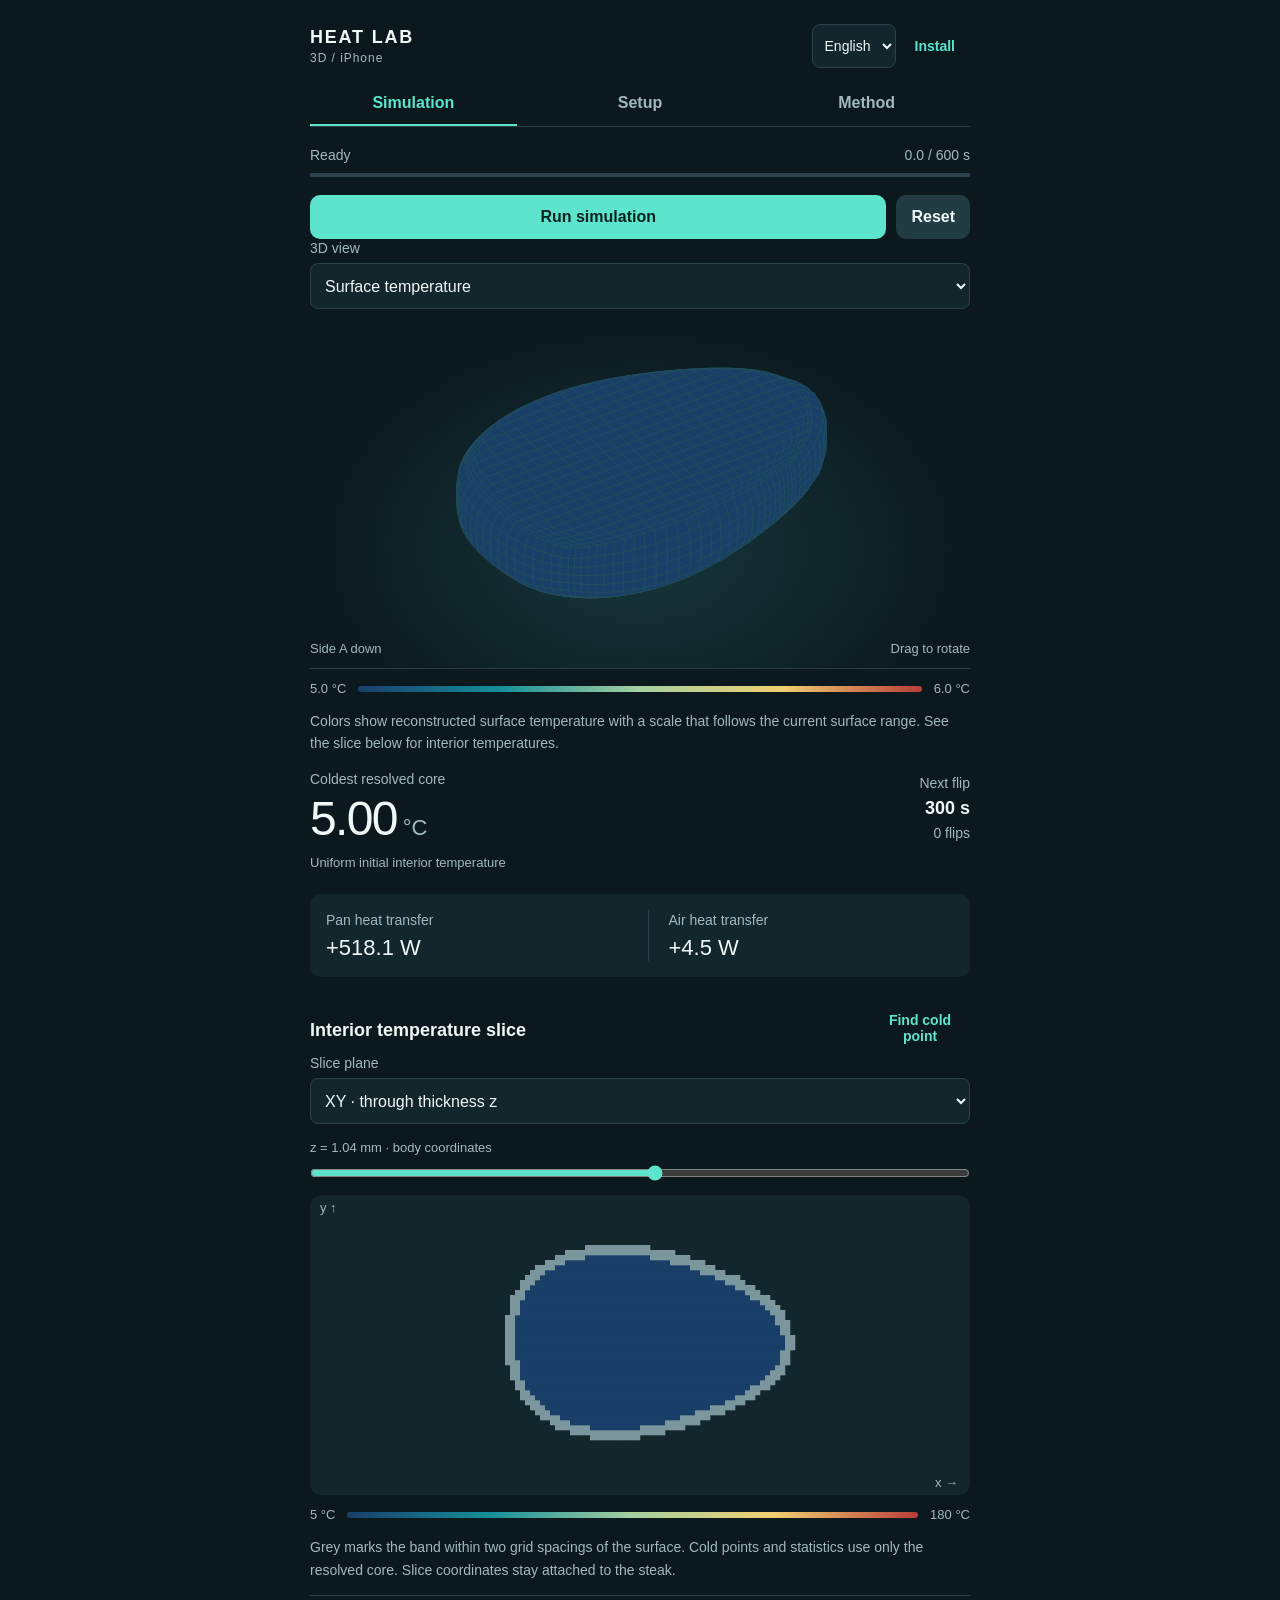
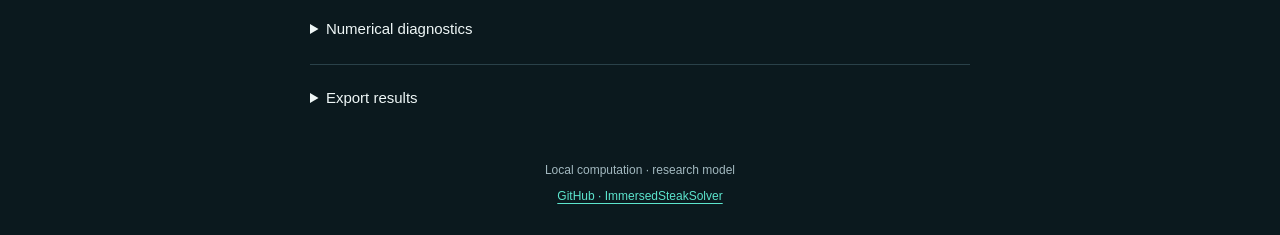
==== commit 25894304: "Publish normal-angle pan contact and repository link" ====
--- a/heat-lab/index.html
+++ b/heat-lab/index.html
@@ -17,10 +17,10 @@
 <details><summary>导出结果</summary><div class="export-grid"><button data-export="core">内部 CSV</button><button data-export="history">温度历史</button><button data-export="boundary">边界 CSV</button><button data-export="mesh">网格 STL</button></div><p class="muted">导出当前显示的时刻。iPhone 可选择“存储到文件”。</p></details></section>
 <section id="setup" class="page" hidden><h1>设置模拟</h1><p class="muted">应用后将清除上一次结果。</p><div class="presets"><button id="steakPreset">圆润牛排</button><button id="ovenPreset">仅烤箱</button></div><form id="configForm"><div id="fields"></div><button type="submit" class="primary apply">应用并重新开始</button></form></section>
 <section id="method" class="page" hidden><h1>三维浸没层方法</h1><p>闭合曲面网格描述牛排，独立的三维笛卡尔网格计算内部瞬态导热。形状是可调的圆润近似，并非实物扫描。</p><h2>锅面、对流与翻面</h2><p>表面向内热流：</p><pre>q = w h锅 (T锅 − T表面)
-  + (1 − w) h空气 (T空气 − T表面)</pre><p>牛排具有平面上下表面和圆润侧面。仅完全位于朝下平面的网格面使用锅面 Robin 边界条件（w = 1）；侧面、边缘过渡面和上表面使用空气对流（w = 0）。锅面换热系数设为 0 时，整个表面使用空气对流。翻面旋转 180° 并交换接触面，内部温度场连续。不使用接触带深度。</p><h2>计算实现</h2><pre>uₜ = α (L u + D Rₙ S) + R(q/ρcₚ)
+  + (1 − w) h空气 (T空气 − T表面)</pre><p>锅面接触由朝外单位法向与竖直向下方向的夹角决定：夹角不超过 15° 时使用锅面 Robin 边界条件（w = 1），其余表面使用空气对流（w = 0）。此规则也包含符合角度条件的圆润边缘，不要求网格面完全平坦。锅面换热系数设为 0 时，整个表面使用空气对流。翻面后按旋转后的法向重新选择接触面。不使用接触带深度。</p><h2>计算实现</h2><pre>uₜ = α (L u + D Rₙ S) + R(q/ρcₚ)
 Iu = (IH)S
 LH = −D Rₙ 1
-T = T初始 + u/H</pre><p>使用四点正则化 delta 函数、交错网格双层算子和校准的表面温度重构。使用双精度数值；网页版采用平面接触几何，与原 Android 接触带模型不同。它是独立 immersed-layer 变体，不是 JuliaIBPM 原始 Neumann 约束算法。</p><h2>如何解读</h2><p>显式时间步在翻面时刻精确截断。球体对流解析解、平面接触和翻面测试用于核验实现；粗网格的加密误差不一定单调。辅助域交换的数值热量会单独报告，不能将很小的能量记账残差理解为准确的物理预测。</p><p>不模拟蒸发、辐射、结壳、流体运动或接触形变，也不作食品安全判断。材料与换热默认值仅供演示。</p><h2>保留与导出</h2><p>设置保存在当前设备。切到后台会暂停；刷新或关闭后不恢复计算结果。温度和坐标导出为 CSV，网格为毫米单位的 STL。</p><button id="installMethod" class="secondary">添加到 iPhone 主屏幕</button></section>
-<footer>本地计算 · 研究模型</footer></main>
+T = T初始 + u/H</pre><p>使用四点正则化 delta 函数、交错网格双层算子和校准的表面温度重构。使用双精度数值；网页版采用平面接触几何，与原 Android 接触带模型不同。它是独立 immersed-layer 变体，不是 JuliaIBPM 原始 Neumann 约束算法。</p><h2>如何解读</h2><p>显式时间步在翻面时刻精确截断。球体对流解析解、法向角度和翻面测试用于核验实现；粗网格的加密误差不一定单调。辅助域交换的数值热量会单独报告，不能将很小的能量记账残差理解为准确的物理预测。</p><p>不模拟蒸发、辐射、结壳、流体运动或接触形变，也不作食品安全判断。材料与换热默认值仅供演示。</p><h2>保留与导出</h2><p>设置保存在当前设备。切到后台会暂停；刷新或关闭后不恢复计算结果。温度和坐标导出为 CSV，网格为毫米单位的 STL。</p><button id="installMethod" class="secondary">添加到 iPhone 主屏幕</button></section>
+<footer><span>本地计算 · 研究模型</span><br><a href="https://github.com/liyuxuan48/ImmersedSteakSolver" target="_blank" rel="noopener noreferrer">GitHub · ImmersedSteakSolver</a></footer></main>
 <dialog id="installDialog"><h2>安装到 iPhone</h2><ol><li>在 Safari 中打开本页面。</li><li>点“分享”，选择“添加到主屏幕”。</li><li>如有“作为网页 App 打开”，保持开启，然后点“添加”。</li></ol><p>这是主屏幕网页 App，无需安装 IPA。首次打开需联网；离线可用性取决于页面缓存及 iOS 存储策略。</p><button id="closeInstall" class="primary">知道了</button></dialog>
 </body></html>
--- a/heat-lab/style.css
+++ b/heat-lab/style.css
@@ -3,3 +3,5 @@
 .header-actions{display:flex;align-items:center;gap:4px}#language{width:auto;margin:0;font-size:14px;min-height:44px;padding:8px;border:1px solid var(--line)}html[lang=en] .legend{gap:12px}html[lang=en] #minimum{font-size:48px}html[lang=en] .section-title{align-items:flex-start}html[lang=en] .section-title h2{flex:1}html[lang=en] .section-title button{flex:0 0 100px}
 
 [hidden]{display:none!important}
+
+footer a{display:inline-block;color:var(--accent,#5ce4cd);padding:12px 0;text-underline-offset:3px}
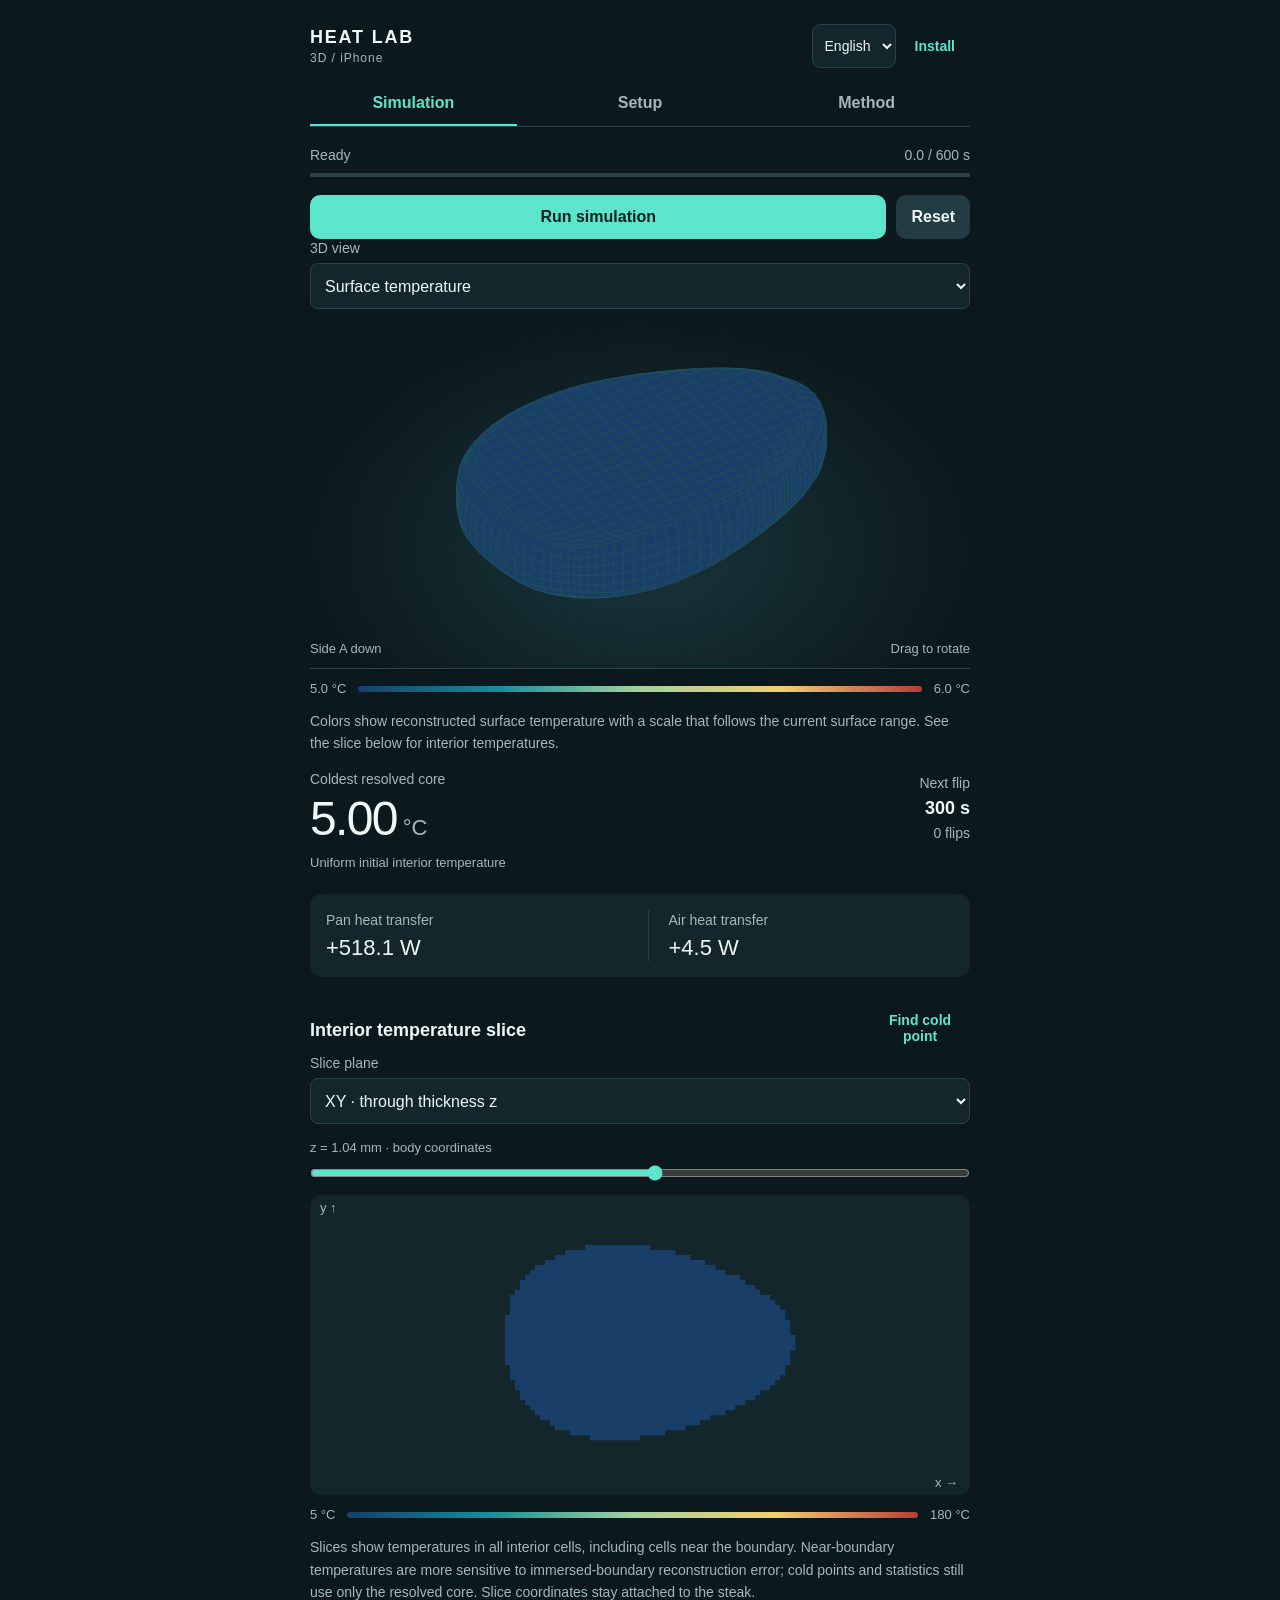
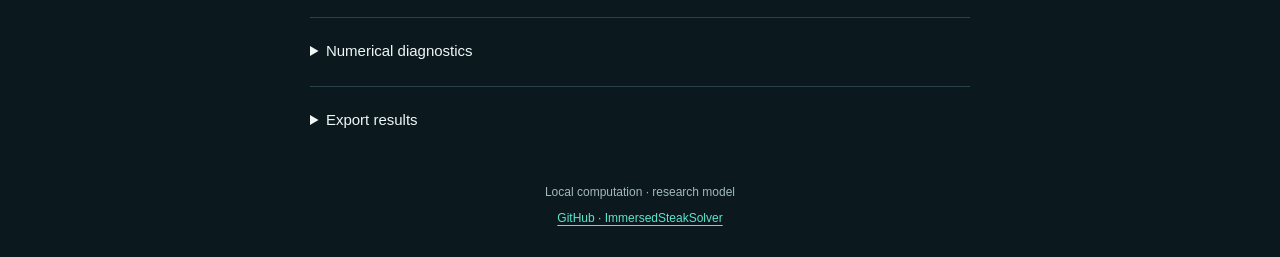
==== commit aa651231: "Publish temperature slices through the near-boundary band" ====
--- a/heat-lab/index.html
+++ b/heat-lab/index.html
@@ -12,7 +12,7 @@
 <div class="section-title"><h2>内部温度切片</h2><button id="coldSlice" class="quiet">定位冷点</button></div>
 <label class="select-label">切片方向<select id="plane"><option value="0">XY · 沿厚度 z</option><option value="1">XZ · 沿宽度 y</option><option value="2">YZ · 沿长度 x</option></select></label>
 <label class="slice-label" for="slice" id="sliceLabel">z = 0 mm</label><input id="slice" type="range" min="0" max="21" value="11"><canvas id="heatmap" aria-label="三维温度场切片"></canvas><div class="scale"><span id="low">5 °C</span><div></div><span id="high">180 °C</span></div>
-<p class="muted">灰色为距表面不足 2 个网格间距的区域；冷点和统计仅取可解析内部。切片坐标随牛排移动。</p>
+<p class="muted">切片显示所有内部网格单元的温度，包括靠近边界的单元。边界附近温度受浸没边界重构误差影响较大；冷点和统计仍仅取可解析内部。切片坐标随牛排移动。</p>
 <details><summary>数值诊断</summary><div id="diagnostics"></div><p class="muted">辅助计算域的热量交换是数值误差，不是实际散热。请比较不同网格分辨率。</p></details>
 <details><summary>导出结果</summary><div class="export-grid"><button data-export="core">内部 CSV</button><button data-export="history">温度历史</button><button data-export="boundary">边界 CSV</button><button data-export="mesh">网格 STL</button></div><p class="muted">导出当前显示的时刻。iPhone 可选择“存储到文件”。</p></details></section>
 <section id="setup" class="page" hidden><h1>设置模拟</h1><p class="muted">应用后将清除上一次结果。</p><div class="presets"><button id="steakPreset">圆润牛排</button><button id="ovenPreset">仅烤箱</button></div><form id="configForm"><div id="fields"></div><button type="submit" class="primary apply">应用并重新开始</button></form></section>
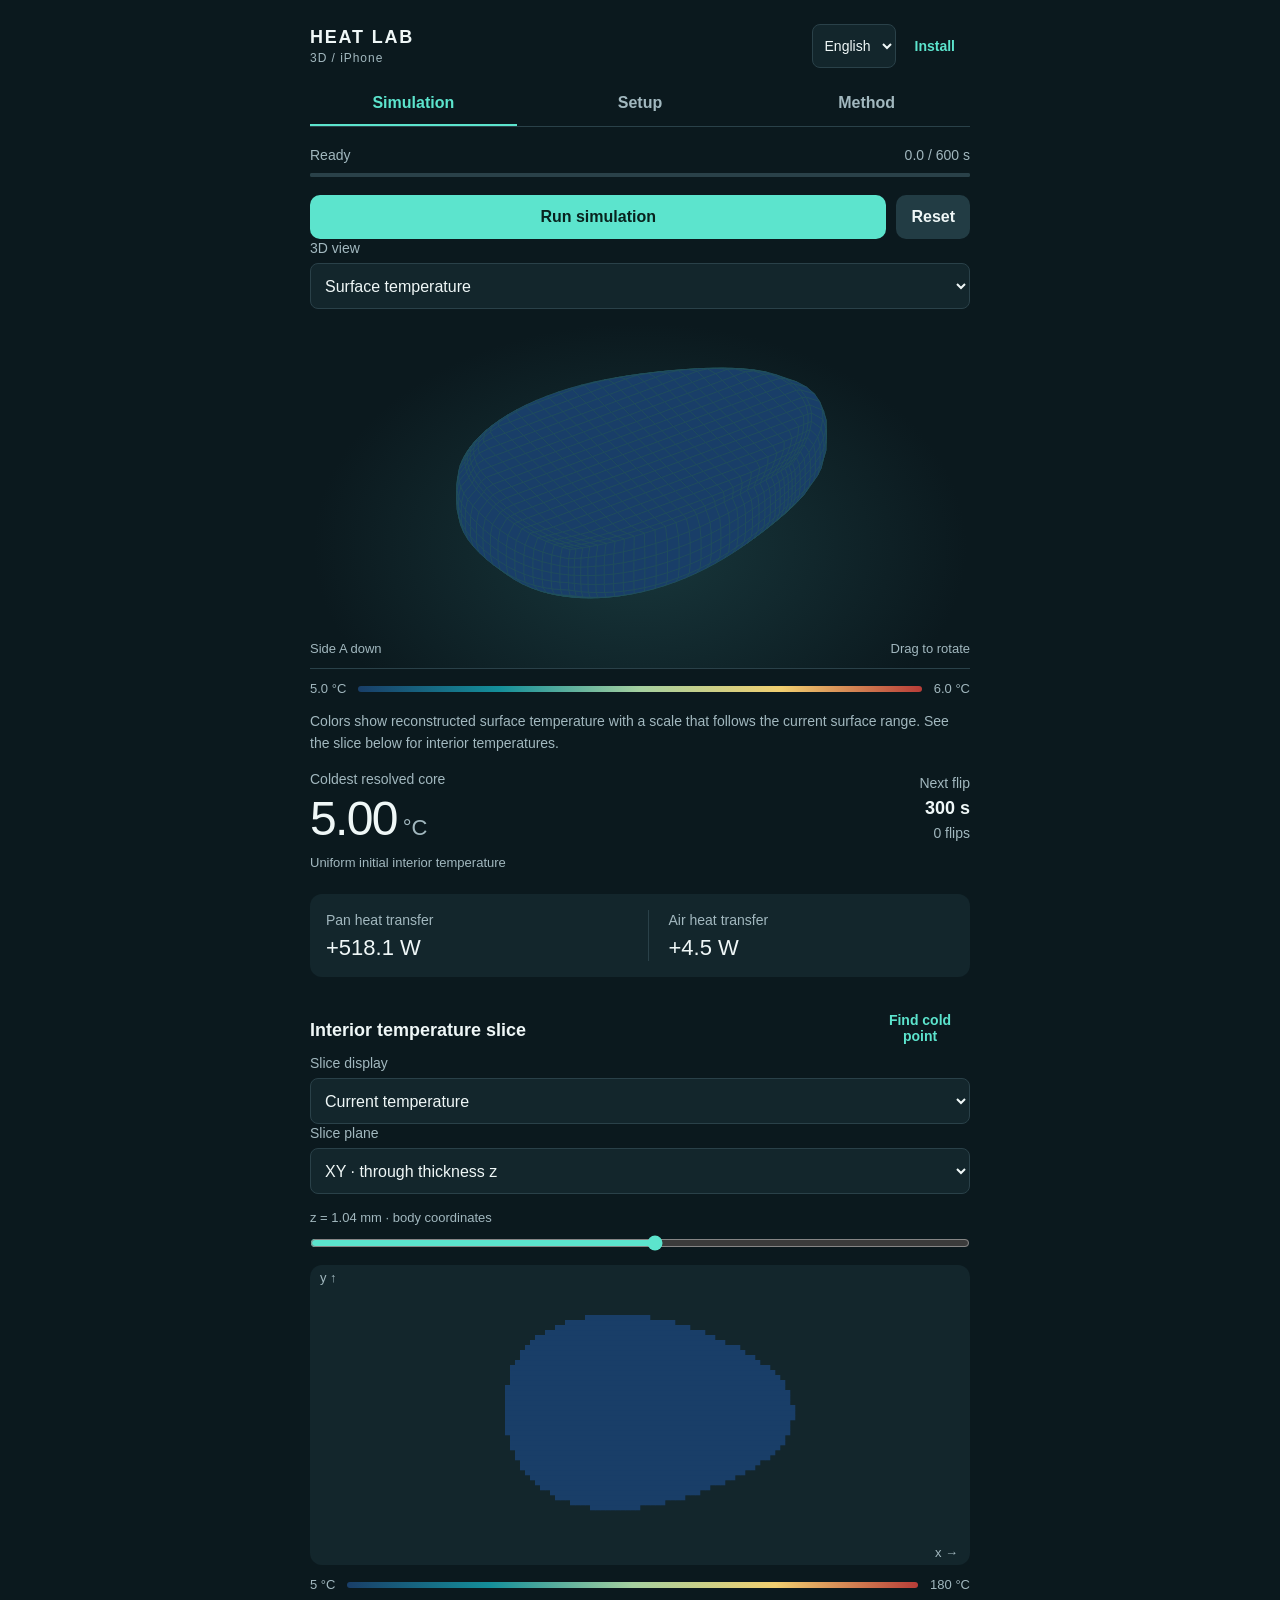
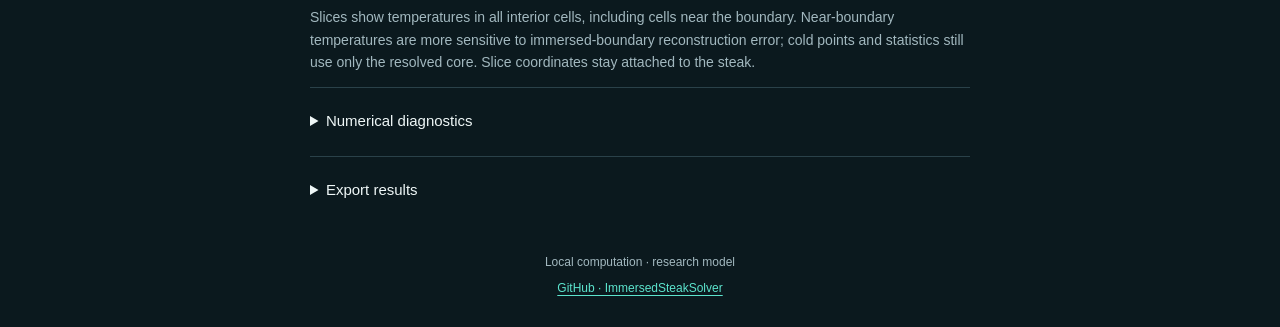
==== commit 74b355bd: "Publish peak-temperature cookedness visualization" ====
--- a/heat-lab/index.html
+++ b/heat-lab/index.html
@@ -1,4 +1,4 @@
-<!doctype html><html lang="zh-CN"><head><meta charset="utf-8"><meta name="viewport" content="width=device-width,initial-scale=1,viewport-fit=cover"><meta name="theme-color" content="#0b191e"><meta name="apple-mobile-web-app-capable" content="yes"><meta name="apple-mobile-web-app-status-bar-style" content="black-translucent"><meta name="apple-mobile-web-app-title" content="Heat Lab"><meta name="description" content="3D 牛排瞬态传热模拟：锅面接触、空气对流与定时翻面。"><title>Heat Lab · 3D 牛排</title><link rel="manifest" href="./manifest.webmanifest"><link rel="apple-touch-icon" href="./icon-192.png"><link rel="icon" type="image/svg+xml" href="data:image/svg+xml,%3Csvg xmlns='http://www.w3.org/2000/svg' viewBox='0 0 64 64'%3E%3Crect width='64' height='64' rx='15' fill='%230b191e'/%3E%3Cpath d='M20 18v28m24-28v28M20 32h24' fill='none' stroke='%235ce4cd' stroke-width='6'/%3E%3C/svg%3E"><link rel="stylesheet" href="./style.css"><script src="./i18n.js" defer></script><script src="./solver.js" defer></script><script src="./export.js" defer></script><script src="./app.js" defer></script></head><body>
+<!doctype html><html lang="zh-CN"><head><meta charset="utf-8"><meta name="viewport" content="width=device-width,initial-scale=1,viewport-fit=cover"><meta name="theme-color" content="#0b191e"><meta name="apple-mobile-web-app-capable" content="yes"><meta name="apple-mobile-web-app-status-bar-style" content="black-translucent"><meta name="apple-mobile-web-app-title" content="Heat Lab"><meta name="description" content="3D 牛排瞬态传热模拟：锅面接触、空气对流与定时翻面。"><title>Heat Lab · 3D 牛排</title><link rel="manifest" href="./manifest.webmanifest"><link rel="apple-touch-icon" href="./icon-192.png"><link rel="icon" type="image/svg+xml" href="data:image/svg+xml,%3Csvg xmlns='http://www.w3.org/2000/svg' viewBox='0 0 64 64'%3E%3Crect width='64' height='64' rx='15' fill='%230b191e'/%3E%3Cpath d='M20 18v28m24-28v28M20 32h24' fill='none' stroke='%235ce4cd' stroke-width='6'/%3E%3C/svg%3E"><link rel="stylesheet" href="./style.css"><script src="./i18n.js" defer></script><script src="./solver.js" defer></script><script src="./export.js" defer></script><script src="./doneness.js" defer></script><script src="./app.js" defer></script></head><body>
 <header><div><span class="brand">HEAT LAB</span><span class="version">3D / iPhone</span></div><div class="header-actions"><select id="language" aria-label="Language / 语言" data-no-translate><option value="en">English</option><option value="zh">中文</option></select><button id="install" class="quiet">安装</button></div></header>
 <main><nav aria-label="功能"><button class="active" data-tab="explore">模拟</button><button data-tab="setup">设置</button><button data-tab="method">方法</button></nav>
 <div id="error" role="alert" hidden></div>
@@ -10,8 +10,10 @@
 <p class="muted" id="coldPosition">初始内部温度均匀</p>
 <div class="powers"><div><span class="label">锅面传热</span><b id="panPower">— W</b></div><div><span class="label">空气换热</span><b id="airPower">— W</b></div></div>
 <div class="section-title"><h2>内部温度切片</h2><button id="coldSlice" class="quiet">定位冷点</button></div>
+<label class="select-label">切片显示<select id="sliceView"><option value="temperature">当前温度</option><option value="doneness">熟度（历史最高温度）</option></select></label>
 <label class="select-label">切片方向<select id="plane"><option value="0">XY · 沿厚度 z</option><option value="1">XZ · 沿宽度 y</option><option value="2">YZ · 沿长度 x</option></select></label>
-<label class="slice-label" for="slice" id="sliceLabel">z = 0 mm</label><input id="slice" type="range" min="0" max="21" value="11"><canvas id="heatmap" aria-label="三维温度场切片"></canvas><div class="scale"><span id="low">5 °C</span><div></div><span id="high">180 °C</span></div>
+<label class="slice-label" for="slice" id="sliceLabel">z = 0 mm</label><input id="slice" type="range" min="0" max="21" value="11"><canvas id="heatmap" aria-label="三维温度场切片"></canvas><div id="temperatureScale" class="scale"><span id="low">5 °C</span><div></div><span id="high">180 °C</span></div>
+<div id="donenessLegend" class="doneness-legend" hidden><div><i style="background:#526c91"></i><span>未达一分熟</span><small>&lt; 52°C</small></div><div><i style="background:#ad2446"></i><span>一分熟</span><small>52–&lt;57°C</small></div><div><i style="background:#df5870"></i><span>三分熟</span><small>57–&lt;63°C</small></div><div><i style="background:#f29482"></i><span>五分熟</span><small>63–&lt;66°C</small></div><div><i style="background:#cda27e"></i><span>七分熟</span><small>66–&lt;71°C</small></div><div><i style="background:#866349"></i><span>全熟</span><small>≥ 71°C</small></div></div><p id="donenessNote" class="muted" hidden><span>每个单元使用本次模拟每个时间步的历史最高温度，冷却和翻面不会降低熟度；重置会清除历史。以公开目标温度作为分类下限，并非熟度反应动力学或食品安全判断。</span> <a href="https://www.certifiedangusbeef.com/en/degree-of-doneness" target="_blank" rel="noopener noreferrer">温度参考：Certified Angus Beef</a></p>
 <p class="muted">切片显示所有内部网格单元的温度，包括靠近边界的单元。边界附近温度受浸没边界重构误差影响较大；冷点和统计仍仅取可解析内部。切片坐标随牛排移动。</p>
 <details><summary>数值诊断</summary><div id="diagnostics"></div><p class="muted">辅助计算域的热量交换是数值误差，不是实际散热。请比较不同网格分辨率。</p></details>
 <details><summary>导出结果</summary><div class="export-grid"><button data-export="core">内部 CSV</button><button data-export="history">温度历史</button><button data-export="boundary">边界 CSV</button><button data-export="mesh">网格 STL</button></div><p class="muted">导出当前显示的时刻。iPhone 可选择“存储到文件”。</p></details></section>
--- a/heat-lab/style.css
+++ b/heat-lab/style.css
@@ -5,3 +5,5 @@
 [hidden]{display:none!important}
 
 footer a{display:inline-block;color:var(--accent,#5ce4cd);padding:12px 0;text-underline-offset:3px}
+
+.doneness-legend{display:grid;grid-template-columns:repeat(2,minmax(0,1fr));gap:10px;margin:16px 0;font-size:14px}.doneness-legend>div{display:grid;grid-template-columns:16px 1fr;column-gap:8px}.doneness-legend i{width:16px;height:16px;border-radius:3px}.doneness-legend small{grid-column:2;color:var(--muted,#a2b8bf)}#donenessNote a{color:#5ce4cd}
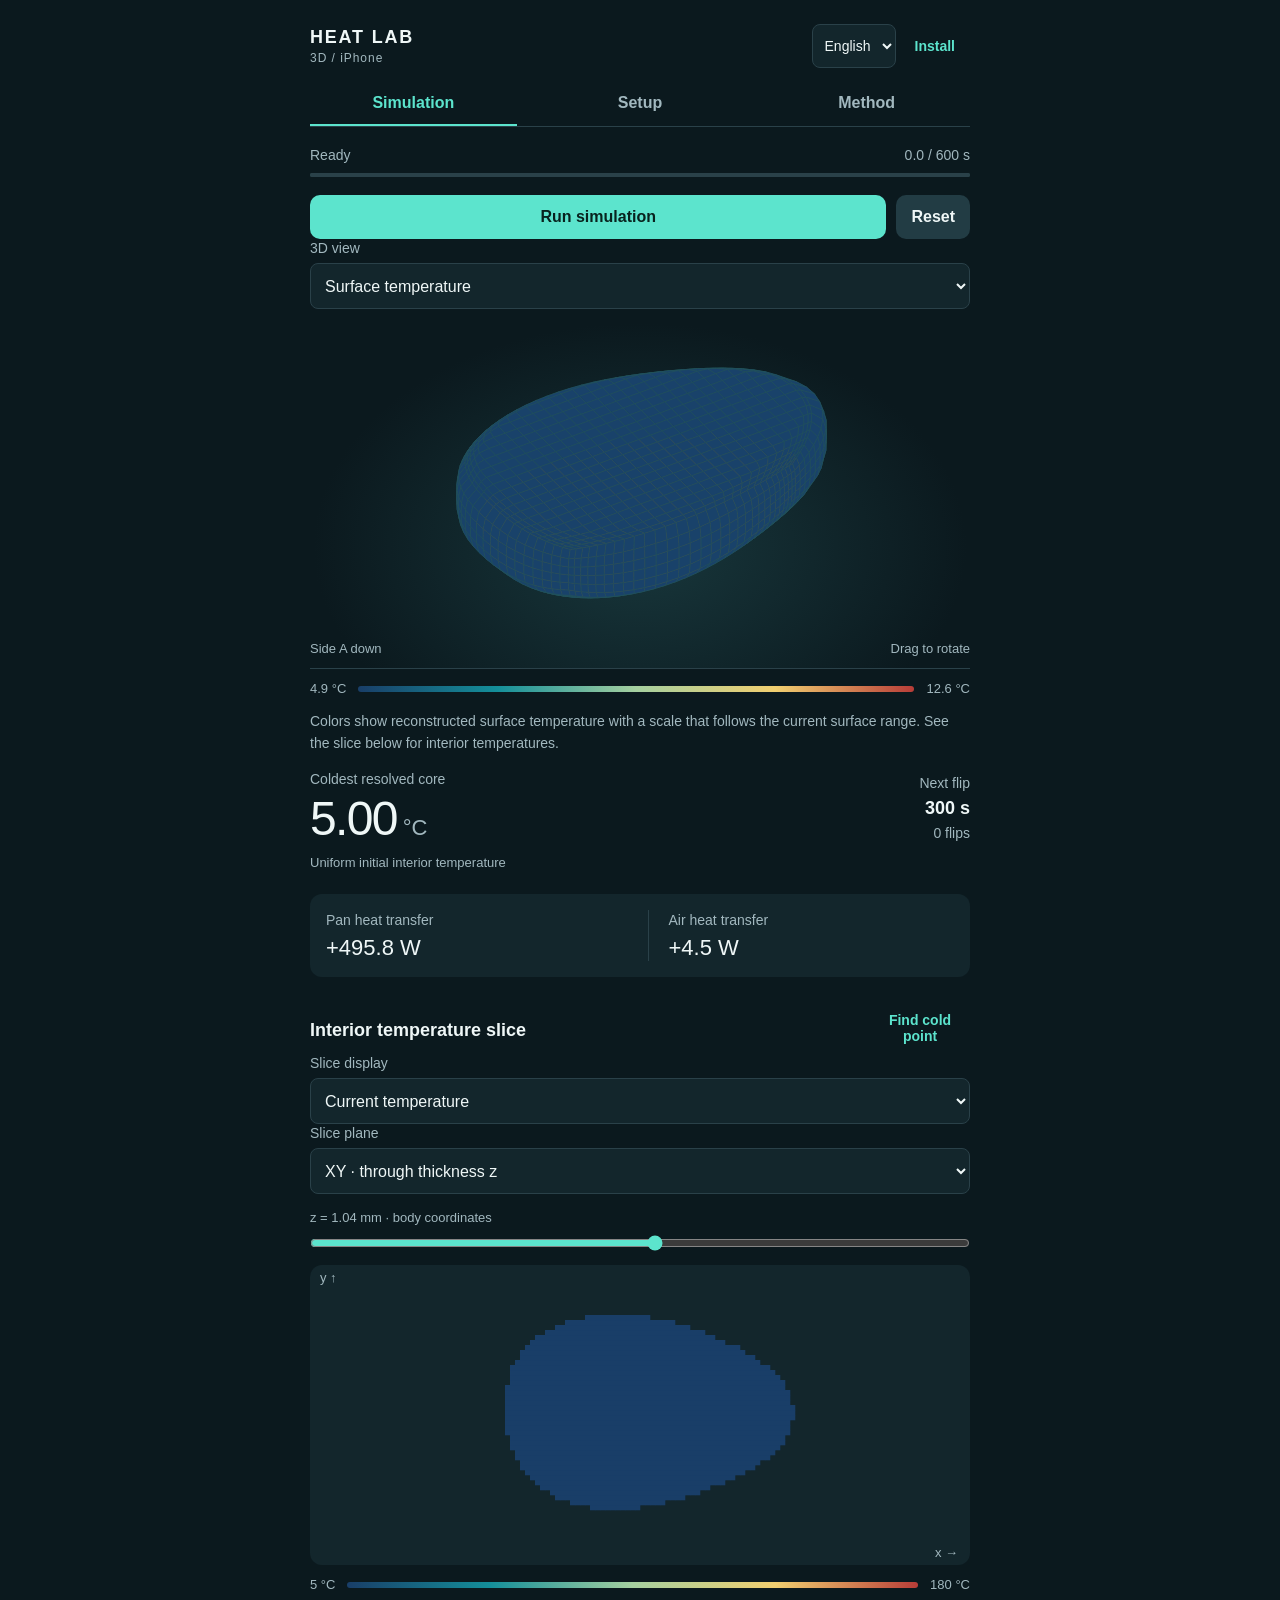
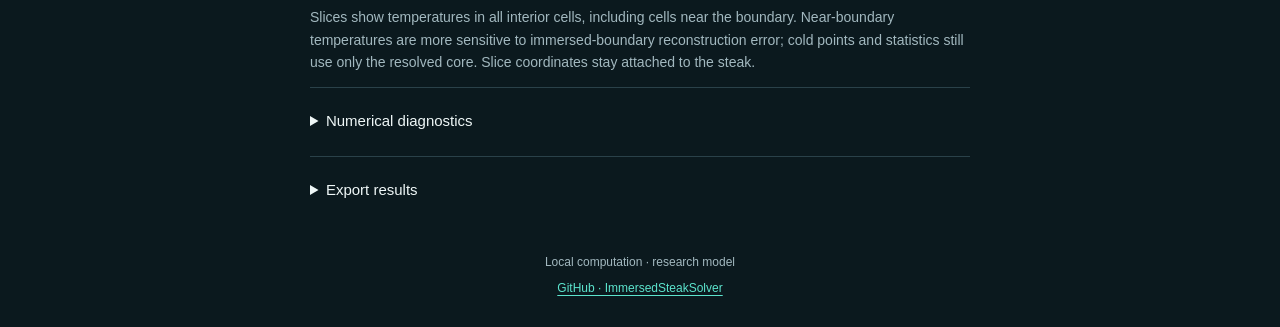
==== commit a8d231f4: "Publish constrained 3D immersed-layer solver and residual diagnostics" ====
--- a/heat-lab/index.html
+++ b/heat-lab/index.html
@@ -15,14 +15,13 @@
 <label class="slice-label" for="slice" id="sliceLabel">z = 0 mm</label><input id="slice" type="range" min="0" max="21" value="11"><canvas id="heatmap" aria-label="三维温度场切片"></canvas><div id="temperatureScale" class="scale"><span id="low">5 °C</span><div></div><span id="high">180 °C</span></div>
 <div id="donenessLegend" class="doneness-legend" hidden><div><i style="background:#526c91"></i><span>未达一分熟</span><small>&lt; 52°C</small></div><div><i style="background:#ad2446"></i><span>一分熟</span><small>52–&lt;57°C</small></div><div><i style="background:#df5870"></i><span>三分熟</span><small>57–&lt;63°C</small></div><div><i style="background:#f29482"></i><span>五分熟</span><small>63–&lt;66°C</small></div><div><i style="background:#cda27e"></i><span>七分熟</span><small>66–&lt;71°C</small></div><div><i style="background:#866349"></i><span>全熟</span><small>≥ 71°C</small></div></div><p id="donenessNote" class="muted" hidden><span>每个单元使用本次模拟每个时间步的历史最高温度，冷却和翻面不会降低熟度；重置会清除历史。以公开目标温度作为分类下限，并非熟度反应动力学或食品安全判断。</span> <a href="https://www.certifiedangusbeef.com/en/degree-of-doneness" target="_blank" rel="noopener noreferrer">温度参考：Certified Angus Beef</a></p>
 <p class="muted">切片显示所有内部网格单元的温度，包括靠近边界的单元。边界附近温度受浸没边界重构误差影响较大；冷点和统计仍仅取可解析内部。切片坐标随牛排移动。</p>
-<details><summary>数值诊断</summary><div id="diagnostics"></div><p class="muted">辅助计算域的热量交换是数值误差，不是实际散热。请比较不同网格分辨率。</p></details>
+<details><summary>数值诊断</summary><div id="diagnostics"></div><dl class="constraint-diagnostics"><dt>边界约束残差</dt><dd id="constraintResidual">—</dd><dt>表面求解迭代次数</dt><dd id="constraintIterations">—</dd><dt>辅助外域界面交换</dt><dd id="auxiliaryPower">—</dd></dl><p class="muted">辅助外域界面与外边界的热量交换均属于数值计算域，不是实际散热。小约束残差不代表温度已收敛；请比较不同网格分辨率。</p></details>
 <details><summary>导出结果</summary><div class="export-grid"><button data-export="core">内部 CSV</button><button data-export="history">温度历史</button><button data-export="boundary">边界 CSV</button><button data-export="mesh">网格 STL</button></div><p class="muted">导出当前显示的时刻。iPhone 可选择“存储到文件”。</p></details></section>
 <section id="setup" class="page" hidden><h1>设置模拟</h1><p class="muted">应用后将清除上一次结果。</p><div class="presets"><button id="steakPreset">圆润牛排</button><button id="ovenPreset">仅烤箱</button></div><form id="configForm"><div id="fields"></div><button type="submit" class="primary apply">应用并重新开始</button></form></section>
 <section id="method" class="page" hidden><h1>三维浸没层方法</h1><p>闭合曲面网格描述牛排，独立的三维笛卡尔网格计算内部瞬态导热。形状是可调的圆润近似，并非实物扫描。</p><h2>锅面、对流与翻面</h2><p>表面向内热流：</p><pre>q = w h锅 (T锅 − T表面)
-  + (1 − w) h空气 (T空气 − T表面)</pre><p>锅面接触由朝外单位法向与竖直向下方向的夹角决定：夹角不超过 15° 时使用锅面 Robin 边界条件（w = 1），其余表面使用空气对流（w = 0）。此规则也包含符合角度条件的圆润边缘，不要求网格面完全平坦。锅面换热系数设为 0 时，整个表面使用空气对流。翻面后按旋转后的法向重新选择接触面。不使用接触带深度。</p><h2>计算实现</h2><pre>uₜ = α (L u + D Rₙ S) + R(q/ρcₚ)
-Iu = (IH)S
-LH = −D Rₙ 1
-T = T初始 + u/H</pre><p>使用四点正则化 delta 函数、交错网格双层算子和校准的表面温度重构。使用双精度数值；网页版采用平面接触几何，与原 Android 接触带模型不同。它是独立 immersed-layer 变体，不是 JuliaIBPM 原始 Neumann 约束算法。</p><h2>如何解读</h2><p>显式时间步在翻面时刻精确截断。球体对流解析解、法向角度和翻面测试用于核验实现；粗网格的加密误差不一定单调。辅助域交换的数值热量会单独报告，不能将很小的能量记账残差理解为准确的物理预测。</p><p>不模拟蒸发、辐射、结壳、流体运动或接触形变，也不作食品安全判断。材料与换热默认值仅供演示。</p><h2>保留与导出</h2><p>设置保存在当前设备。切到后台会暂停；刷新或关闭后不恢复计算结果。温度和坐标导出为 CSV，网格为毫米单位的 STL。</p><button id="installMethod" class="secondary">添加到 iPhone 主屏幕</button></section>
+  + (1 − w) h空气 (T空气 − T表面)</pre><p>锅面接触由朝外单位法向与竖直向下方向的夹角决定：夹角不超过 15° 时使用锅面 Robin 边界条件（w = 1），其余表面使用空气对流（w = 0）。此规则也包含符合角度条件的圆润边缘，不要求网格面完全平坦。锅面换热系数设为 0 时，整个表面使用空气对流。翻面后按旋转后的法向重新选择接触面。不使用接触带深度。</p><h2>计算实现</h2><p>采用 JuliaIBPM 浸没层框架的约束方程，在每个时间步求解未知表面温度跳跃，使修正法向梯度与热流条件一致。物理内侧使用锅面或空气 Robin 条件；辅助外侧使用齐次 Robin 条件维持初始参考温度。表面温度由两侧迹重构，不再使用旧的掩膜归一化表面闭合。</p><pre>uₜ = α D(G u + N S) + R(fᵢ + fₑ)
+2α Nᵀ(G u + N S) = fᵢ − fₑ
+τᵢ = E u + S/2; τₑ = E u − S/2</pre><p><a href="https://github.com/liyuxuan48/ImmersedSteakSolver/blob/main/docs/CONSTRAINED_METHOD.md" target="_blank" rel="noopener noreferrer">方程、离散与验证</a></p><h2>如何解读</h2><p>显式时间步在翻面时刻截断，每个状态均求解表面约束。球体解析解的误差随网格加密减小，但粗网格高换热率误差仍较大。辅助外侧条件用于控制离散振荡；这是独立三维 Robin 扩展，不是直接运行 Julia 包，也未建立与 Julia 的数值一致性。</p><p>不模拟蒸发、辐射、结壳、流体运动或接触形变，也不作食品安全判断。材料与换热默认值仅供演示。</p><h2>保留与导出</h2><p>设置保存在当前设备。切到后台会暂停；刷新或关闭后不恢复计算结果。温度和坐标导出为 CSV，网格为毫米单位的 STL。</p><button id="installMethod" class="secondary">添加到 iPhone 主屏幕</button></section>
 <footer><span>本地计算 · 研究模型</span><br><a href="https://github.com/liyuxuan48/ImmersedSteakSolver" target="_blank" rel="noopener noreferrer">GitHub · ImmersedSteakSolver</a></footer></main>
 <dialog id="installDialog"><h2>安装到 iPhone</h2><ol><li>在 Safari 中打开本页面。</li><li>点“分享”，选择“添加到主屏幕”。</li><li>如有“作为网页 App 打开”，保持开启，然后点“添加”。</li></ol><p>这是主屏幕网页 App，无需安装 IPA。首次打开需联网；离线可用性取决于页面缓存及 iOS 存储策略。</p><button id="closeInstall" class="primary">知道了</button></dialog>
 </body></html>
--- a/heat-lab/style.css
+++ b/heat-lab/style.css
@@ -7,3 +7,5 @@
 footer a{display:inline-block;color:var(--accent,#5ce4cd);padding:12px 0;text-underline-offset:3px}
 
 .doneness-legend{display:grid;grid-template-columns:repeat(2,minmax(0,1fr));gap:10px;margin:16px 0;font-size:14px}.doneness-legend>div{display:grid;grid-template-columns:16px 1fr;column-gap:8px}.doneness-legend i{width:16px;height:16px;border-radius:3px}.doneness-legend small{grid-column:2;color:var(--muted,#a2b8bf)}#donenessNote a{color:#5ce4cd}
+
+.constraint-diagnostics{display:grid;grid-template-columns:1fr auto;gap:8px;font-size:13px}.constraint-diagnostics dd{margin:0}#method a{color:#5ce4cd}
